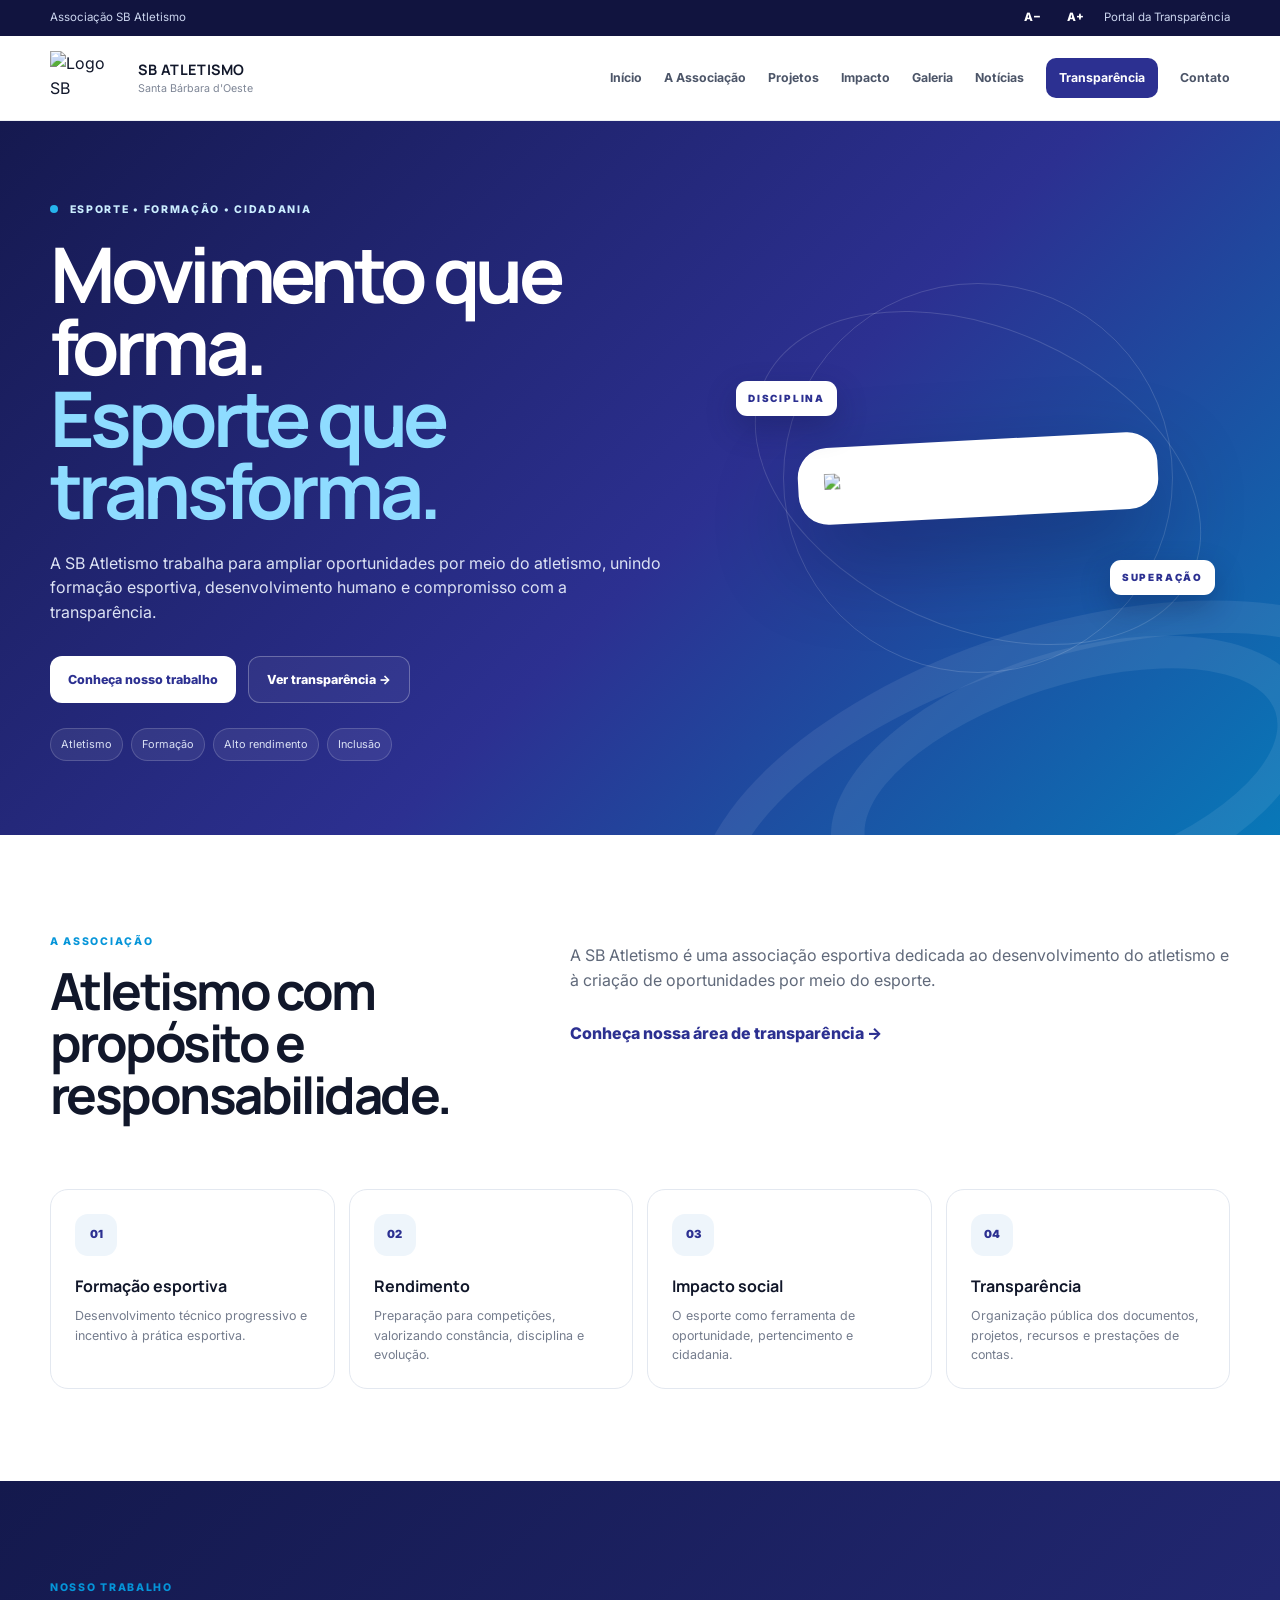
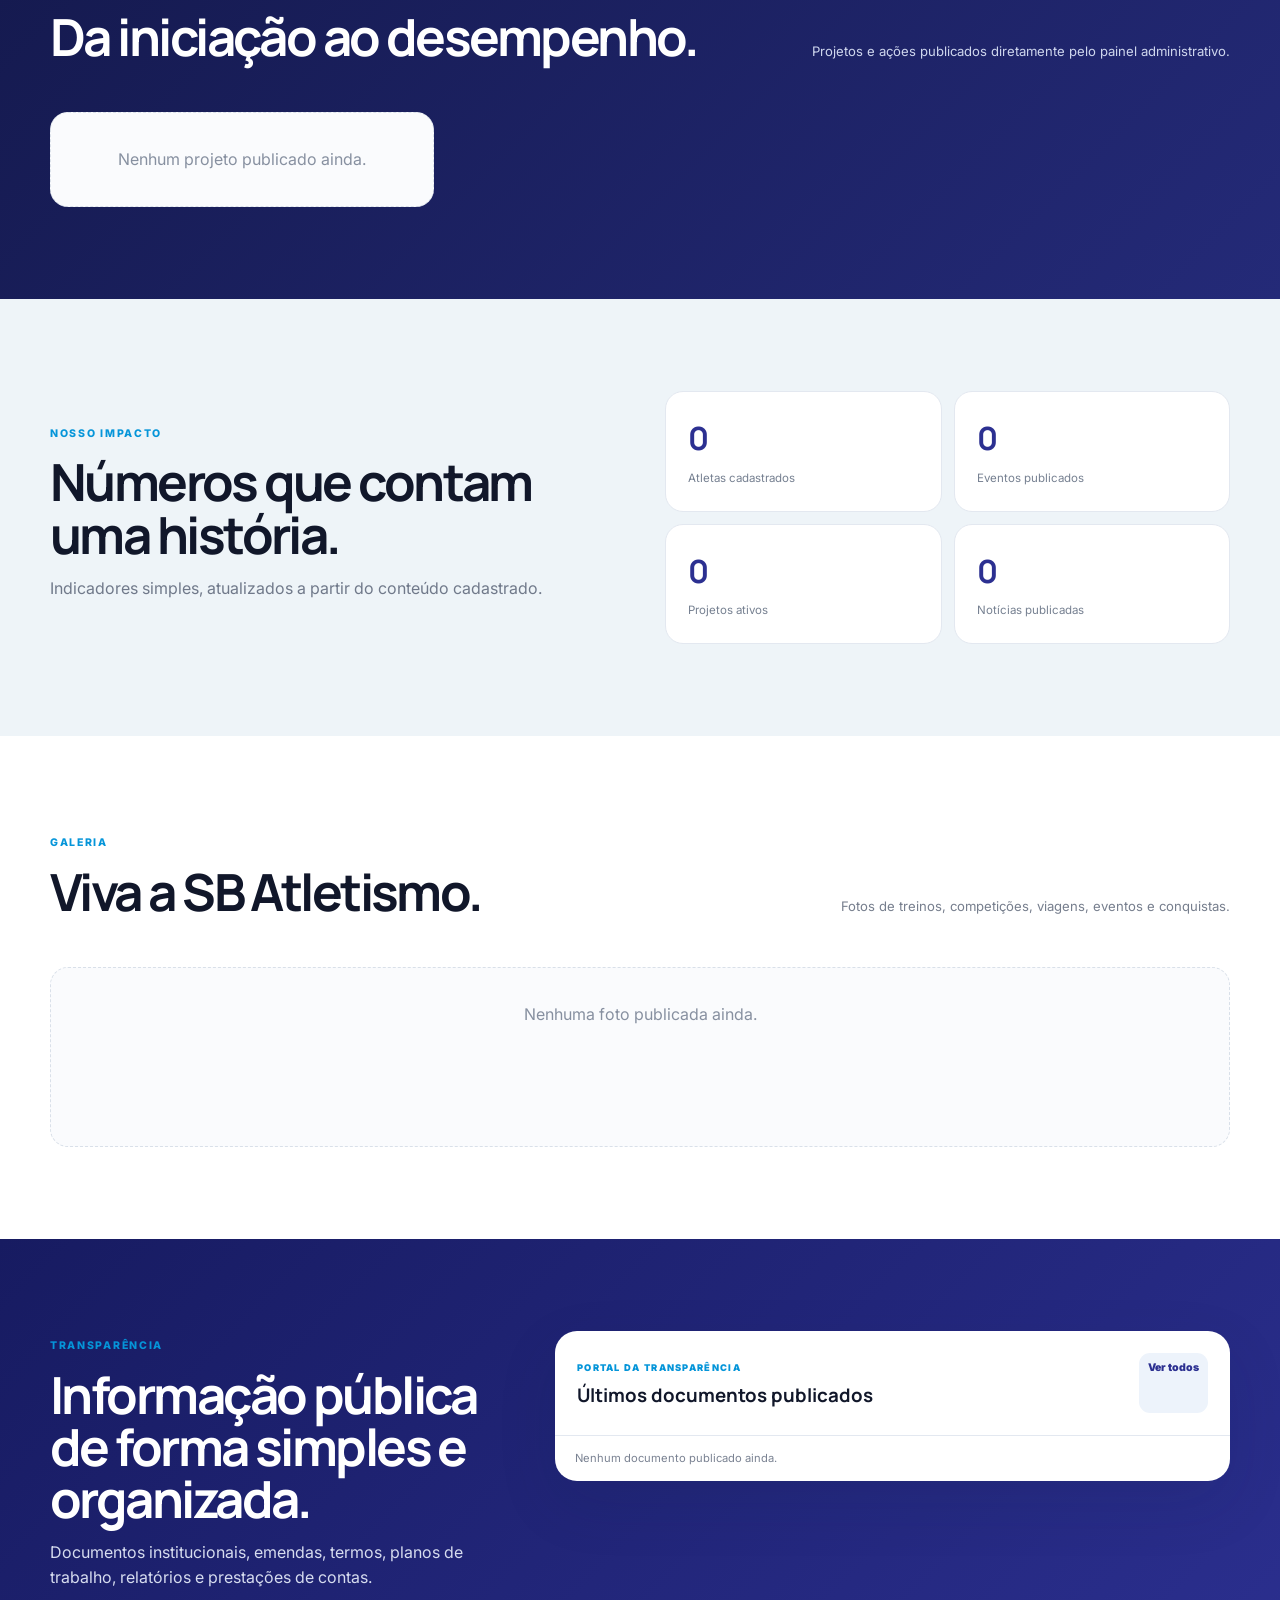
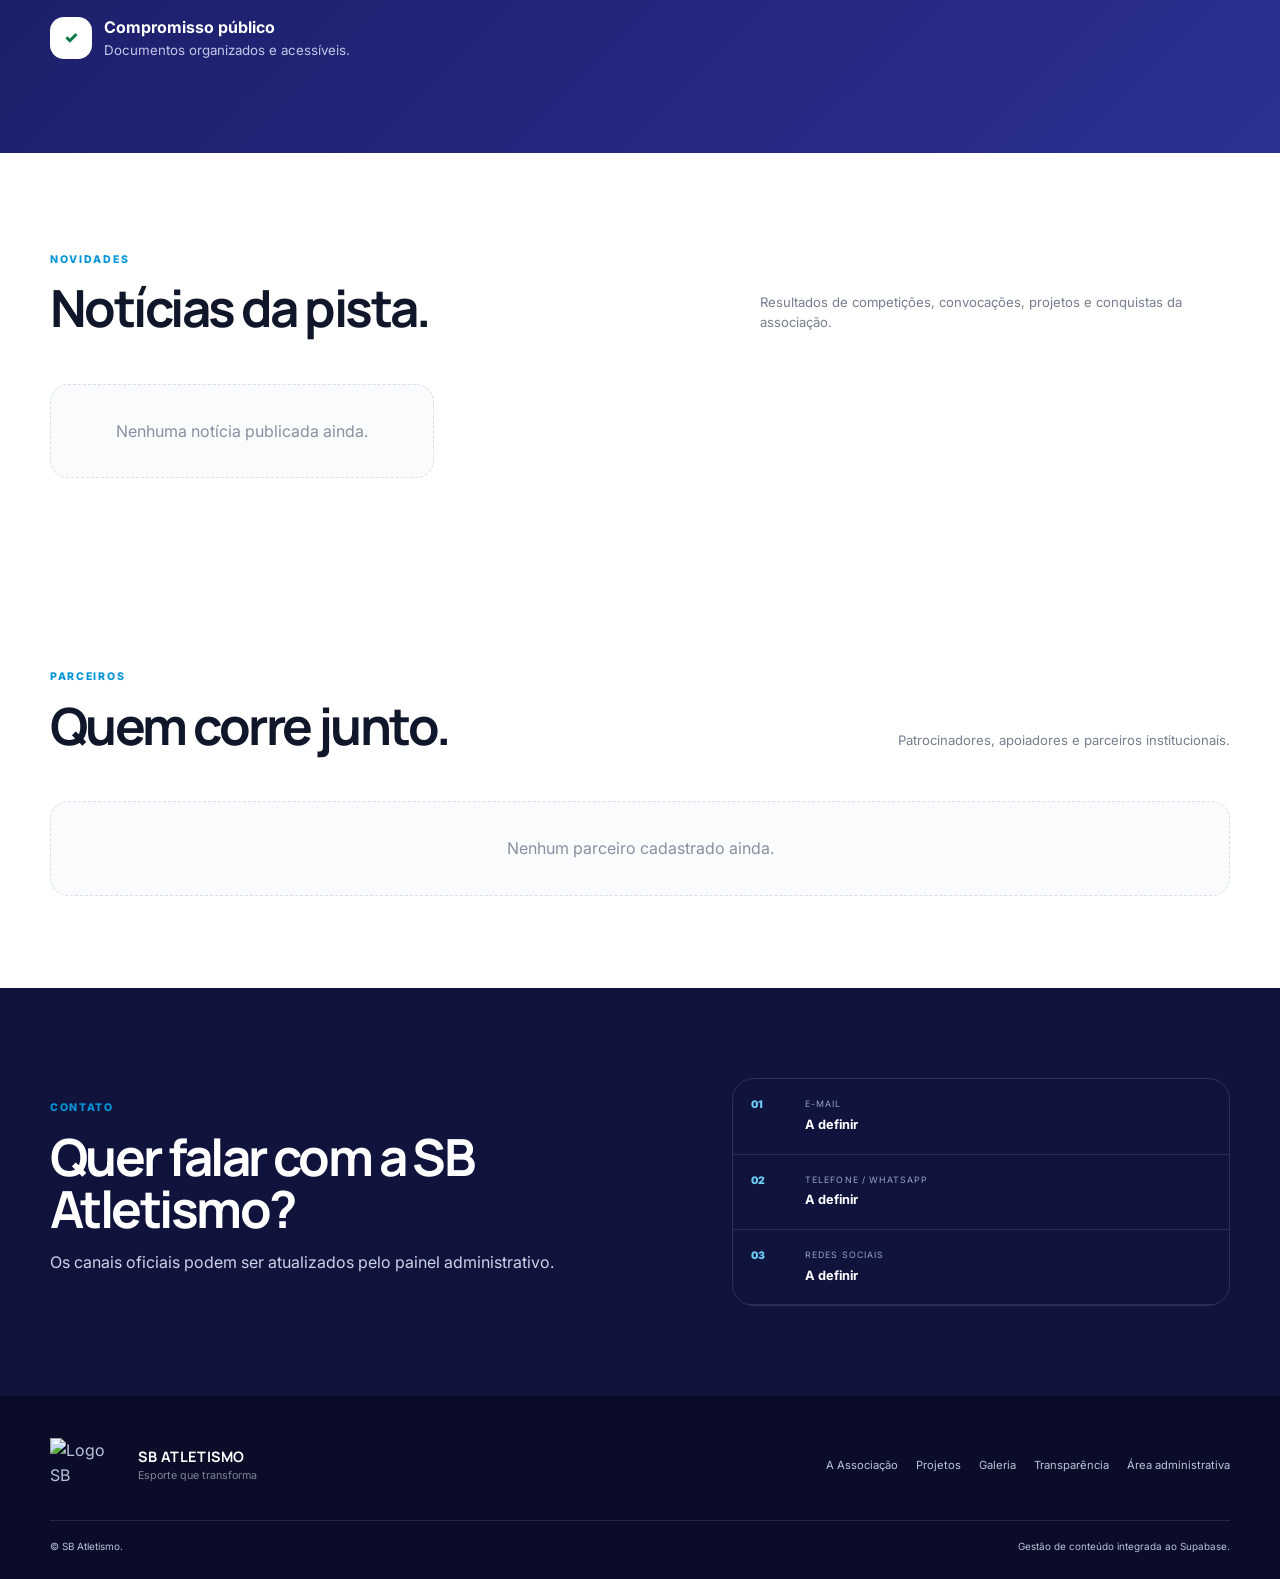
==== index.html @ 732f7d25 "Add files via upload" ====
<!doctype html>
<html lang="pt-BR">
<head>
  <meta charset="utf-8" />
  <meta name="viewport" content="width=device-width, initial-scale=1" />
  <meta name="theme-color" content="#2c3091" />
  <meta name="description" content="SB Atletismo — esporte, formação, rendimento e transparência." />
  <title>SB Atletismo</title>
  <link rel="icon" href="assets/logo-sbatletismo.svg" />
  <link rel="preconnect" href="https://fonts.googleapis.com">
  <link rel="preconnect" href="https://fonts.gstatic.com" crossorigin>
  <link href="https://fonts.googleapis.com/css2?family=Inter:wght@400;500;600;700;800&family=Manrope:wght@600;700;800&display=swap" rel="stylesheet">
  <link rel="stylesheet" href="styles.css" />
</head>
<body>
  <a class="skip-link" href="#conteudo">Pular para o conteúdo</a>
  <div class="utility-bar"><div class="container utility-inner"><span>Associação SB Atletismo</span><div class="utility-actions"><button id="font-dec" class="text-button" type="button">A−</button><button id="font-inc" class="text-button" type="button">A+</button><a href="transparencia.html">Portal da Transparência</a></div></div></div>
  <header class="site-header" id="topo">
    <div class="container header-inner">
      <a class="brand" href="#inicio"><img src="assets/logo-sbatletismo.svg" alt="Logo SB Atletismo" /><div class="brand-copy"><strong>SB ATLETISMO</strong><span>Santa Bárbara d'Oeste</span></div></a>
      <button class="menu-toggle" id="menu-toggle" type="button" aria-expanded="false"><span></span><span></span><span></span></button>
      <nav class="main-nav" id="main-nav"><a href="#inicio">Início</a><a href="#associacao">A Associação</a><a href="#projetos">Projetos</a><a href="#impacto">Impacto</a><a href="#galeria">Galeria</a><a href="#noticias">Notícias</a><a class="nav-highlight" href="transparencia.html">Transparência</a><a href="#contato">Contato</a></nav>
    </div>
  </header>
  <main id="conteudo">
    <section class="hero" id="inicio"><div class="container hero-grid"><div class="hero-copy"><span class="eyebrow"><i></i> ESPORTE • FORMAÇÃO • CIDADANIA</span><h1 id="hero-title">Movimento que forma.<br><em>Esporte que transforma.</em></h1><p id="hero-subtitle">A SB Atletismo trabalha para ampliar oportunidades por meio do atletismo, unindo formação esportiva, desenvolvimento humano e compromisso com a transparência.</p><div class="hero-actions"><a class="btn btn-primary" href="#projetos">Conheça nosso trabalho</a><a class="btn btn-ghost" href="transparencia.html">Ver transparência →</a></div><div class="hero-chips"><span>Atletismo</span><span>Formação</span><span>Alto rendimento</span><span>Inclusão</span></div></div><div class="hero-mark"><div class="logo-orbit orbit-a"></div><div class="logo-orbit orbit-b"></div><div class="logo-card" id="hero-logo-card"><img src="assets/logo-sbatletismo.svg" alt="Logo SB Atletismo" /></div><span class="floating-tag tag-one">DISCIPLINA</span><span class="floating-tag tag-two">SUPERAÇÃO</span></div></div></section>
    <section class="section about" id="associacao"><div class="container split-grid"><div class="section-intro"><span class="kicker">A ASSOCIAÇÃO</span><h2>Atletismo com propósito e responsabilidade.</h2></div><div class="about-copy"><p id="about-text">A SB Atletismo é uma associação esportiva dedicada ao desenvolvimento do atletismo e à criação de oportunidades por meio do esporte.</p><a class="inline-link" href="transparencia.html">Conheça nossa área de transparência →</a></div></div><div class="container values-grid"><article class="value-card"><div class="value-icon">01</div><h3>Formação esportiva</h3><p>Desenvolvimento técnico progressivo e incentivo à prática esportiva.</p></article><article class="value-card"><div class="value-icon">02</div><h3>Rendimento</h3><p>Preparação para competições, valorizando constância, disciplina e evolução.</p></article><article class="value-card"><div class="value-icon">03</div><h3>Impacto social</h3><p>O esporte como ferramenta de oportunidade, pertencimento e cidadania.</p></article><article class="value-card"><div class="value-icon">04</div><h3>Transparência</h3><p>Organização pública dos documentos, projetos, recursos e prestações de contas.</p></article></div></section>
    <section class="section projects" id="projetos"><div class="container"><div class="section-head"><div><span class="kicker light">NOSSO TRABALHO</span><h2>Da iniciação ao desempenho.</h2></div><p>Projetos e ações publicados diretamente pelo painel administrativo.</p></div><div class="project-grid" id="projects-grid"><div class="empty">Nenhum projeto publicado ainda.</div></div></div></section>
    <section class="section stats" id="impacto"><div class="container stats-wrap"><div class="stats-copy"><span class="kicker">NOSSO IMPACTO</span><h2>Números que contam uma história.</h2><p>Indicadores simples, atualizados a partir do conteúdo cadastrado.</p></div><div class="stats-grid"><div class="stat"><strong id="stat-athletes">0</strong><span>Atletas cadastrados</span></div><div class="stat"><strong id="stat-events">0</strong><span>Eventos publicados</span></div><div class="stat"><strong id="stat-projects">0</strong><span>Projetos ativos</span></div><div class="stat"><strong id="stat-news">0</strong><span>Notícias publicadas</span></div></div></div></section>
    <section class="section gallery" id="galeria"><div class="container"><div class="section-head dark-text"><div><span class="kicker">GALERIA</span><h2>Viva a SB Atletismo.</h2></div><p>Fotos de treinos, competições, viagens, eventos e conquistas.</p></div><div class="gallery-grid" id="gallery-grid"><div class="empty" style="grid-column:1/-1">Nenhuma foto publicada ainda.</div></div></div></section>
    <section class="section transparency" id="transparencia"><div class="container transparency-grid"><div class="transparency-intro"><span class="kicker light">TRANSPARÊNCIA</span><h2>Informação pública de forma simples e organizada.</h2><p>Documentos institucionais, emendas, termos, planos de trabalho, relatórios e prestações de contas.</p><div class="transparency-badge"><span class="shield">✓</span><div><strong>Compromisso público</strong><small>Documentos organizados e acessíveis.</small></div></div></div><div class="documents-panel"><div class="documents-top"><div><span>PORTAL DA TRANSPARÊNCIA</span><h3>Últimos documentos publicados</h3></div><a class="btn-admin secondary small" href="transparencia.html">Ver todos</a></div><div id="home-documents"><div class="document-note">Nenhum documento publicado ainda.</div></div></div></div></section>
    <section class="section news" id="noticias"><div class="container"><div class="section-head dark-text"><div><span class="kicker">NOVIDADES</span><h2>Notícias da pista.</h2></div><p>Resultados de competições, convocações, projetos e conquistas da associação.</p></div><div class="news-grid" id="news-grid"><div class="empty">Nenhuma notícia publicada ainda.</div></div></div></section>
    <section class="section partners" id="parceiros"><div class="container"><div class="section-head dark-text"><div><span class="kicker">PARCEIROS</span><h2>Quem corre junto.</h2></div><p>Patrocinadores, apoiadores e parceiros institucionais.</p></div><div class="partner-grid" id="partner-grid"><div class="empty" style="grid-column:1/-1">Nenhum parceiro cadastrado ainda.</div></div></div></section>
    <section class="contact" id="contato"><div class="container contact-grid"><div><span class="kicker light">CONTATO</span><h2>Quer falar com a SB Atletismo?</h2><p id="contact-address">Os canais oficiais podem ser atualizados pelo painel administrativo.</p></div><div class="contact-card"><div class="contact-item"><span>01</span><div><small>E-MAIL</small><strong id="contact-email">A definir</strong></div></div><div class="contact-item"><span>02</span><div><small>TELEFONE / WHATSAPP</small><strong id="contact-phone">A definir</strong></div></div><div class="contact-item"><span>03</span><div><small>REDES SOCIAIS</small><strong id="contact-social">A definir</strong></div></div></div></div></section>
  </main>
  <footer class="site-footer"><div class="container footer-top"><a class="brand footer-brand" href="#topo"><img src="assets/logo-sbatletismo.svg" alt="Logo SB Atletismo" /><div class="brand-copy"><strong>SB ATLETISMO</strong><span>Esporte que transforma</span></div></a><div class="footer-links"><a href="#associacao">A Associação</a><a href="#projetos">Projetos</a><a href="#galeria">Galeria</a><a href="transparencia.html">Transparência</a><a href="admin.html">Área administrativa</a></div></div><div class="container footer-bottom"><span>© <span id="year"></span> SB Atletismo.</span><span>Gestão de conteúdo integrada ao Supabase.</span></div></footer>
  <script type="module" src="app.js"></script>
</body>
</html>
---- styles.css ----
:root{
  --brand:#2c3091;--brand-dark:#171b61;--brand-2:#0595d9;--ink:#11172a;--muted:#737b8b;
  --line:#e3e8f0;--soft:#f5f8fb;--white:#fff;--green:#087b46;--red:#b42318;
  --shadow:0 22px 60px rgba(19,30,74,.12);--radius:22px;--max:1180px;
}
*{box-sizing:border-box}html{scroll-behavior:smooth}body{margin:0;font-family:Inter,system-ui,-apple-system,BlinkMacSystemFont,"Segoe UI",sans-serif;color:var(--ink);background:#fff;line-height:1.55}a{color:inherit;text-decoration:none}img{max-width:100%;display:block}button,input,textarea,select{font:inherit}button{cursor:pointer}.container{width:min(var(--max),calc(100% - 40px));margin:auto}.skip-link{position:absolute;left:-9999px}.skip-link:focus{left:16px;top:16px;z-index:999;background:#fff;padding:12px;border-radius:10px}.utility-bar{background:#11143f;color:#cbd5ee;font-size:.72rem}.utility-inner{height:36px;display:flex;align-items:center;justify-content:space-between}.utility-actions{display:flex;align-items:center;gap:14px}.text-button{border:0;background:none;color:#fff;font-weight:800}.site-header{background:rgba(255,255,255,.96);border-bottom:1px solid #edf0f4;position:sticky;top:0;z-index:30;backdrop-filter:blur(12px)}.header-inner{height:84px;display:flex;align-items:center;justify-content:space-between;gap:24px}.brand{display:flex;align-items:center;gap:12px;min-width:max-content}.brand img{width:76px;height:54px;object-fit:contain}.brand-copy{display:grid}.brand-copy strong{font-family:Manrope,sans-serif;font-size:.9rem;letter-spacing:.04em}.brand-copy span{font-size:.67rem;color:#7e8696}.main-nav{display:flex;align-items:center;gap:22px;font-size:.77rem;font-weight:700;color:#4c5568}.main-nav a:hover{color:var(--brand)}.nav-highlight{background:var(--brand);color:#fff!important;padding:10px 13px;border-radius:10px}.menu-toggle{display:none;background:none;border:0}.menu-toggle span{width:22px;height:2px;background:var(--ink);display:block;margin:4px}.hero{position:relative;overflow:hidden;background:linear-gradient(135deg,#15194f 0%,#2c3091 55%,#0878b8 100%);color:#fff;min-height:640px;display:flex;align-items:center}.hero:before,.hero:after{content:"";position:absolute;border:34px solid rgba(255,255,255,.08);border-radius:50%;transform:rotate(-18deg)}.hero:before{width:690px;height:300px;right:-160px;bottom:-160px}.hero:after{width:430px;height:185px;right:-40px;bottom:-70px}.hero-grid{display:grid;grid-template-columns:1.1fr .9fr;align-items:center;gap:60px;position:relative;z-index:2;padding:74px 0}.eyebrow,.kicker{font-size:.66rem;letter-spacing:.16em;font-weight:800;color:var(--brand-2)}.eyebrow{color:#cbeeff}.eyebrow i{display:inline-block;width:8px;height:8px;background:#26b4ed;border-radius:99px;margin-right:8px}.hero h1{font-family:Manrope,sans-serif;font-size:clamp(3.25rem,6vw,6rem);line-height:.94;letter-spacing:-.06em;margin:18px 0 24px}.hero h1 em{font-style:normal;color:#8edcff}.hero p{max-width:700px;color:#dce2f4;font-size:1rem}.hero-actions{display:flex;gap:12px;margin:31px 0 25px}.btn{border:0;border-radius:12px;padding:13px 18px;font-weight:800;font-size:.78rem;display:inline-flex;align-items:center;justify-content:center;gap:8px}.btn-primary{background:#fff;color:var(--brand)}.btn-ghost{border:1px solid rgba(255,255,255,.28);color:#fff;background:rgba(255,255,255,.05)}.hero-chips{display:flex;flex-wrap:wrap;gap:8px}.hero-chips span{border:1px solid rgba(255,255,255,.17);background:rgba(255,255,255,.07);padding:7px 10px;border-radius:999px;font-size:.68rem;color:#dbe2f5}.hero-mark{position:relative;min-height:390px;display:grid;place-items:center}.logo-card{width:min(360px,80%);background:#fff;padding:26px;border-radius:30px;box-shadow:0 35px 90px rgba(3,10,45,.3);transform:rotate(-3deg)}.logo-orbit{position:absolute;border:1px solid rgba(255,255,255,.15);border-radius:50%}.orbit-a{width:470px;height:300px;transform:rotate(24deg)}.orbit-b{width:390px;height:390px}.floating-tag{position:absolute;font-weight:900;font-size:.62rem;letter-spacing:.18em;background:#fff;color:var(--brand);padding:10px 12px;border-radius:11px;box-shadow:0 12px 30px #121a4a55}.tag-one{left:2%;top:25%}.tag-two{right:3%;bottom:20%}.section{padding:92px 0}.split-grid{display:grid;grid-template-columns:.8fr 1.2fr;gap:80px}.section-intro h2,.section-head h2,.stats-copy h2,.contact h2,.transparency h2{font-family:Manrope,sans-serif;font-size:clamp(2.2rem,4vw,4rem);line-height:1.02;letter-spacing:-.05em;margin:12px 0}.about-copy{font-size:1rem;color:#60697a}.inline-link{display:inline-flex;margin-top:12px;color:var(--brand);font-weight:800}.values-grid{display:grid;grid-template-columns:repeat(4,1fr);gap:14px;margin-top:56px}.value-card,.card{border:1px solid var(--line);border-radius:18px;background:#fff;padding:24px}.value-icon{width:42px;height:42px;border-radius:13px;background:#eef5fb;color:var(--brand);display:grid;place-items:center;font-size:.7rem;font-weight:900}.value-card h3{font-family:Manrope,sans-serif;font-size:1rem;margin:18px 0 8px}.value-card p{margin:0;color:#747c8d;font-size:.78rem}.projects{background:linear-gradient(135deg,#14194d,#242a78);color:#fff}.section-head{display:flex;justify-content:space-between;align-items:end;gap:45px;margin-bottom:38px}.section-head p{max-width:470px;color:#cfd7ee;font-size:.82rem}.section-head.dark-text p{color:#767e8d}.project-grid{display:grid;grid-template-columns:repeat(3,1fr);gap:14px}.project-card{border:1px solid rgba(255,255,255,.13);border-radius:22px;padding:25px;min-height:280px;display:flex;flex-direction:column;background:rgba(255,255,255,.035)}.project-card.featured{background:linear-gradient(160deg,#2e36a5,#078ecb)}.project-number{font-size:.68rem;color:#9eb0e1;font-weight:900}.project-content{margin:auto 0}.project-label{font-size:.6rem;letter-spacing:.16em;font-weight:900;color:#91ddff}.project-card h3{font-family:Manrope,sans-serif;font-size:1.6rem;margin:8px 0}.project-card p{font-size:.78rem;color:#d7def0}.project-line{height:2px;background:linear-gradient(90deg,#59c8f4,transparent)}.stats{background:#eef4f8}.stats-wrap{display:grid;grid-template-columns:1fr 1fr;gap:50px;align-items:center}.stats-copy p{color:#70798a;max-width:560px}.stats-grid{display:grid;grid-template-columns:repeat(2,1fr);gap:12px}.stat{background:#fff;border:1px solid var(--line);border-radius:18px;padding:22px}.stat strong{font-family:Manrope,sans-serif;font-size:2rem;color:var(--brand);display:block}.stat span{font-size:.72rem;color:#768091}.gallery-grid{display:grid;grid-template-columns:repeat(12,1fr);grid-auto-rows:180px;gap:12px}.gallery-tile{border-radius:22px;overflow:hidden;position:relative;background:linear-gradient(135deg,#dceafa,#bcd9ee);background-size:cover;background-position:center}.gallery-tile:after{content:"";position:absolute;inset:0;background:linear-gradient(transparent,rgba(13,22,59,.7))}.gallery-tile span{position:absolute;left:18px;bottom:14px;color:#fff;font-weight:900;z-index:2;font-size:.78rem}.g1{grid-column:span 5;grid-row:span 2}.g2{grid-column:span 7}.g3,.g4,.g5{grid-column:span 4}.transparency{background:linear-gradient(135deg,#171b61,#2c3091);color:#fff}.transparency-grid{display:grid;grid-template-columns:.8fr 1.2fr;gap:55px;align-items:start}.transparency-intro p{color:#d6dcef}.transparency-badge{display:flex;gap:12px;align-items:center;margin-top:25px}.shield{width:42px;height:42px;border-radius:14px;background:#fff;color:var(--green);display:grid;place-items:center;font-weight:900}.transparency-badge small{display:block;color:#bfc8e4}.documents-panel{background:#fff;color:var(--ink);border-radius:22px;overflow:hidden;box-shadow:var(--shadow)}.documents-top{display:flex;justify-content:space-between;gap:12px;padding:22px;border-bottom:1px solid var(--line)}.documents-top span{font-size:.58rem;font-weight:900;letter-spacing:.14em;color:var(--brand-2)}.documents-top h3{font-family:Manrope,sans-serif;margin:3px 0}.documents-top select{border:1px solid var(--line);border-radius:10px;padding:0 10px;background:#fff}.document-row{width:100%;display:grid;grid-template-columns:36px 1fr 22px;align-items:center;text-align:left;border:0;border-bottom:1px solid var(--line);background:#fff;padding:16px 20px}.document-row:hover{background:#f7faff}.doc-icon{width:30px;height:30px;border-radius:10px;background:#edf5fd;color:var(--brand);display:grid;place-items:center}.document-row strong{font-size:.76rem}.document-row small{display:block;color:#8a92a2;font-size:.67rem}.document-note{padding:14px 20px;color:#7a8292;font-size:.7rem}.news-grid{display:grid;grid-template-columns:repeat(3,1fr);gap:14px}.news-card{border:1px solid var(--line);border-radius:20px;overflow:hidden;background:#fff}.news-visual{height:190px;background:linear-gradient(135deg,#20266e,#079bd4);background-size:cover;background-position:center;display:flex;align-items:end;padding:18px}.news-visual span{background:#fff;color:var(--brand);border-radius:999px;padding:6px 9px;font-size:.55rem;font-weight:900;letter-spacing:.12em}.news-copy{padding:20px}.news-copy small{font-weight:800;color:var(--brand-2);font-size:.58rem}.news-copy h3{font-family:Manrope,sans-serif;font-size:1.12rem;margin:8px 0}.news-copy p{font-size:.75rem;color:#777f8f}.contact{padding:90px 0;background:#10143d;color:#fff}.contact-grid{display:grid;grid-template-columns:1fr .8fr;gap:60px;align-items:center}.contact p{color:#cbd3e9}.contact-card{border:1px solid rgba(255,255,255,.12);border-radius:22px;overflow:hidden}.contact-item{display:grid;grid-template-columns:42px 1fr;gap:12px;padding:18px;border-bottom:1px solid rgba(255,255,255,.1)}.contact-item>span{color:#6ecdf5;font-weight:900;font-size:.65rem}.contact-item small{display:block;color:#95a2c5;font-size:.55rem;letter-spacing:.12em}.contact-item strong{font-size:.8rem}.partners{background:#fff}.partner-grid{display:grid;grid-template-columns:repeat(5,1fr);gap:12px}.partner-card{border:1px solid var(--line);border-radius:16px;padding:18px;display:grid;place-items:center;min-height:120px;text-align:center}.partner-card img{max-height:60px;max-width:150px}.partner-card span{font-size:.72rem;font-weight:800;color:#5f6878}.site-footer{background:#0b0d28;color:#bbc3d9;padding:42px 0 24px}.footer-top{display:flex;justify-content:space-between;align-items:center;gap:20px}.footer-brand .brand-copy strong{color:#fff}.footer-links{display:flex;gap:18px;font-size:.7rem}.footer-bottom{border-top:1px solid #232743;margin-top:28px;padding-top:18px;display:flex;justify-content:space-between;gap:20px;font-size:.62rem}.empty{padding:34px;text-align:center;color:#8790a0;border:1px dashed #d9e0e9;border-radius:18px;background:#fafbfd}.status-chip{display:inline-flex;padding:6px 9px;border-radius:999px;font-size:.6rem;font-weight:900}.status-ok{background:#eaf8f0;color:var(--green)}.status-draft{background:#fff4d8;color:#8b6500}.status-off{background:#fbeaea;color:var(--red)}
/* Portal */
.portal-hero{background:linear-gradient(135deg,#171b61,#2c3091 50%,#0878b8);color:#fff;padding:70px 0 86px;position:relative;overflow:hidden}.portal-hero:after{content:"";position:absolute;width:560px;height:260px;border:30px solid rgba(255,255,255,.08);border-radius:50%;right:-160px;bottom:-150px;transform:rotate(-18deg)}.portal-breadcrumb{font-size:.72rem;color:#b9c8e7;margin-bottom:24px}.portal-breadcrumb a{color:#fff;font-weight:700}.portal-hero h1{font-family:Manrope,sans-serif;font-size:clamp(2.8rem,5vw,5.1rem);line-height:1;letter-spacing:-.055em;margin:0}.portal-hero p{max-width:700px;color:#d8def0}.portal-shell{padding:56px 0 92px;background:#f5f8fb}.portal-controls{display:grid;grid-template-columns:1.5fr .7fr .9fr;gap:12px;background:#fff;border:1px solid var(--line);border-radius:20px;padding:14px;position:relative;margin-top:-90px;z-index:3;box-shadow:var(--shadow)}.portal-field{display:flex;flex-direction:column;gap:6px}.portal-field label{font-size:.63rem;letter-spacing:.12em;font-weight:800;color:#6f7788}.portal-field input,.portal-field select{min-height:48px;border:1px solid #dfe5ed;border-radius:12px;padding:0 14px;color:#11172a;background:#fff;outline:none}.portal-grid{display:grid;grid-template-columns:290px 1fr;gap:22px;margin-top:28px}.portal-sidebar,.portal-content{background:#fff;border:1px solid var(--line);border-radius:22px}.portal-sidebar{padding:18px}.portal-sidebar h2{font-family:Manrope,sans-serif;font-size:1rem;margin:3px 6px 14px}.category-button{width:100%;display:flex;align-items:center;justify-content:space-between;gap:10px;border:0;border-radius:12px;background:transparent;color:#374052;padding:12px;text-align:left;font-size:.77rem;font-weight:700}.category-button:hover,.category-button.active{background:#eef5fb;color:var(--brand)}.category-button b{min-width:26px;height:26px;border-radius:9px;background:#f0f3f7;display:grid;place-items:center;font-size:.65rem}.category-button.active b{background:var(--brand);color:#fff}.portal-content{overflow:hidden}.portal-content-head{display:flex;justify-content:space-between;gap:20px;align-items:center;padding:24px;border-bottom:1px solid #e7ebf1}.portal-content-head h2{font-family:Manrope,sans-serif;margin:0;font-size:1.28rem}.portal-content-head p{margin:4px 0 0;color:#7c8494;font-size:.76rem}.document-table{width:100%;border-collapse:collapse}.document-table th,.document-table td{text-align:left;padding:15px 24px;border-bottom:1px solid #edf0f4;font-size:.76rem}.document-table th{font-size:.62rem;letter-spacing:.1em;color:#7d8493;background:#fafbfd}.document-table td:last-child{text-align:right}.file-link{color:var(--brand);font-weight:900}.portal-info{display:grid;grid-template-columns:repeat(3,1fr);gap:15px;margin-top:24px}.portal-info article{background:#fff;border:1px solid var(--line);border-radius:18px;padding:20px}.portal-info small{color:var(--brand-2);font-weight:800;letter-spacing:.12em;font-size:.6rem}.portal-info h3{font-family:Manrope,sans-serif;font-size:.95rem;margin:7px 0}.portal-info p{font-size:.76rem;color:#747c8d;margin:0}
/* Admin */
.admin-body{background:#f3f6fa;min-height:100vh}.login-shell{min-height:100vh;display:grid;place-items:center;padding:24px;background:linear-gradient(135deg,#eef5ff,#fff)}.login-card{width:min(440px,100%);background:#fff;border:1px solid var(--line);border-radius:24px;padding:30px;box-shadow:var(--shadow)}.login-logo{width:180px;margin:0 auto 22px}.login-card h1{font-family:Manrope,sans-serif;text-align:center;margin:0}.login-card>p{text-align:center;color:#7b8494;font-size:.8rem}.field{display:grid;gap:6px;margin:13px 0}.field span{font-size:.67rem;font-weight:900;color:#5f6879}.input,.textarea,.select{width:100%;border:1px solid #dbe2eb;border-radius:11px;background:#fff;padding:11px 12px;outline:none}.textarea{min-height:120px;resize:vertical}.input:focus,.textarea:focus,.select:focus{border-color:var(--brand-2);box-shadow:0 0 0 3px rgba(5,149,217,.12)}.btn-admin{border:0;border-radius:11px;background:var(--brand);color:#fff;font-weight:900;padding:11px 14px}.btn-admin.secondary{background:#edf3fb;color:var(--brand)}.btn-admin.danger{background:#fff0ee;color:var(--red)}.btn-admin.small{padding:7px 9px;font-size:.66rem}.login-actions{display:grid;gap:9px;margin-top:16px}.notice{padding:10px 12px;border-radius:11px;font-size:.72rem;margin:10px 0}.notice.err{background:#fff0ee;color:var(--red)}.notice.ok{background:#eaf8f0;color:var(--green)}.notice.info{background:#edf5fd;color:var(--brand)}.admin-shell{display:grid;grid-template-columns:250px 1fr;min-height:100vh}.admin-side{background:#fff;border-right:1px solid var(--line);padding:20px 14px;position:sticky;top:0;height:100vh;display:flex;flex-direction:column}.admin-brand{padding:0 8px 16px}.admin-brand img{width:155px}.admin-nav{display:grid;gap:4px}.admin-nav button{border:0;background:none;text-align:left;padding:10px;border-radius:10px;font-size:.74rem;font-weight:800;color:#596477}.admin-nav button:hover,.admin-nav button.active{background:#edf5fd;color:var(--brand)}.admin-side-footer{margin-top:auto;display:grid;gap:8px}.admin-side-footer small{color:#939cab;padding:0 8px}.admin-main{min-width:0}.admin-top{height:76px;background:#fff;border-bottom:1px solid var(--line);display:flex;justify-content:space-between;align-items:center;padding:0 28px;position:sticky;top:0;z-index:10}.admin-top small{display:block;color:var(--brand-2);font-weight:900;font-size:.58rem;letter-spacing:.12em}.admin-top h2{font-family:Manrope,sans-serif;font-size:1.15rem;margin:2px 0}.admin-content{max-width:1180px;margin:auto;padding:26px 28px 60px}.admin-hero{background:linear-gradient(135deg,#1a2061,#2e36a5,#0798d2);color:#fff;border-radius:24px;padding:28px;position:relative;overflow:hidden}.admin-hero:after{content:"";position:absolute;border:22px solid rgba(255,255,255,.08);width:370px;height:160px;border-radius:50%;right:-90px;bottom:-100px}.admin-hero h1{font-family:Manrope,sans-serif;font-size:2rem;margin:3px 0}.admin-hero p{max-width:650px;color:#d9e3f8}.quick-grid{display:grid;grid-template-columns:repeat(4,1fr);gap:12px;margin:18px 0}.quick-card{background:#fff;border:1px solid var(--line);border-radius:16px;padding:18px}.quick-card strong{font-family:Manrope,sans-serif;font-size:1.55rem;color:var(--brand);display:block}.quick-card span{font-size:.67rem;color:#7c8595}.panel{background:#fff;border:1px solid var(--line);border-radius:20px;padding:20px;margin-top:14px}.panel-head{display:flex;justify-content:space-between;align-items:center;gap:12px;margin-bottom:14px}.panel-head h3{font-family:Manrope,sans-serif;margin:0}.panel-head p{font-size:.7rem;color:#7b8494;margin:3px 0 0}.form-grid{display:grid;grid-template-columns:repeat(2,1fr);gap:0 12px}.full{grid-column:1/-1}.form-actions{display:flex;justify-content:flex-end;gap:8px;margin-top:16px;padding-top:14px;border-top:1px solid var(--line)}.admin-list{display:grid;gap:8px}.admin-row{border:1px solid var(--line);border-radius:14px;padding:12px 14px;display:grid;grid-template-columns:1fr auto;gap:12px;align-items:center}.admin-row h4{margin:0 0 3px;font-size:.8rem}.admin-row p{margin:0;color:#818999;font-size:.68rem}.row-actions{display:flex;gap:6px}.thumb{width:46px;height:46px;border-radius:10px;object-fit:cover;background:#edf2f7}.row-with-thumb{display:grid;grid-template-columns:54px 1fr;gap:10px;align-items:center}.upload-box{border:1px dashed #cbd5e1;border-radius:12px;padding:12px;background:#fafcfe}.upload-box small{display:block;color:#8b94a3;margin-top:5px}.hidden{display:none!important}
@media(max-width:980px){.main-nav{display:none;position:absolute;left:20px;right:20px;top:74px;background:#fff;border:1px solid var(--line);border-radius:16px;padding:12px;box-shadow:var(--shadow);flex-direction:column;align-items:stretch}.main-nav.open{display:flex}.menu-toggle{display:block}.hero-grid,.split-grid,.stats-wrap,.transparency-grid,.contact-grid{grid-template-columns:1fr}.hero-mark{min-height:300px}.values-grid,.project-grid,.news-grid{grid-template-columns:repeat(2,1fr)}.partner-grid{grid-template-columns:repeat(3,1fr)}.portal-controls,.portal-grid{grid-template-columns:1fr}.admin-shell{grid-template-columns:1fr}.admin-side{height:auto;position:static;border-right:0;border-bottom:1px solid var(--line);padding:10px;display:block}.admin-brand{display:none}.admin-nav{display:flex;overflow:auto}.admin-nav button{white-space:nowrap}.admin-side-footer{display:none}.admin-top{position:static}.quick-grid{grid-template-columns:repeat(2,1fr)}}
@media(max-width:650px){.container{width:min(100% - 28px,var(--max))}.header-inner{height:72px}.brand img{width:62px}.brand-copy span{display:none}.hero{min-height:auto}.hero-grid{padding:60px 0}.hero h1{font-size:3.2rem}.hero-mark{display:none}.section{padding:68px 0}.values-grid,.project-grid,.news-grid,.stats-grid,.partner-grid{grid-template-columns:1fr}.gallery-grid{display:grid;grid-template-columns:1fr;grid-auto-rows:200px}.gallery-tile{grid-column:auto!important;grid-row:auto!important}.footer-top,.footer-bottom,.section-head{align-items:flex-start;flex-direction:column}.footer-links{flex-wrap:wrap}.portal-content{overflow:auto}.portal-info{grid-template-columns:1fr}.document-table th:nth-child(3),.document-table td:nth-child(3){display:none}.admin-content{padding:18px 14px 45px}.admin-top{padding:0 16px}.quick-grid,.form-grid{grid-template-columns:1fr}.admin-row{grid-template-columns:1fr}.row-actions{justify-content:flex-start;flex-wrap:wrap}}
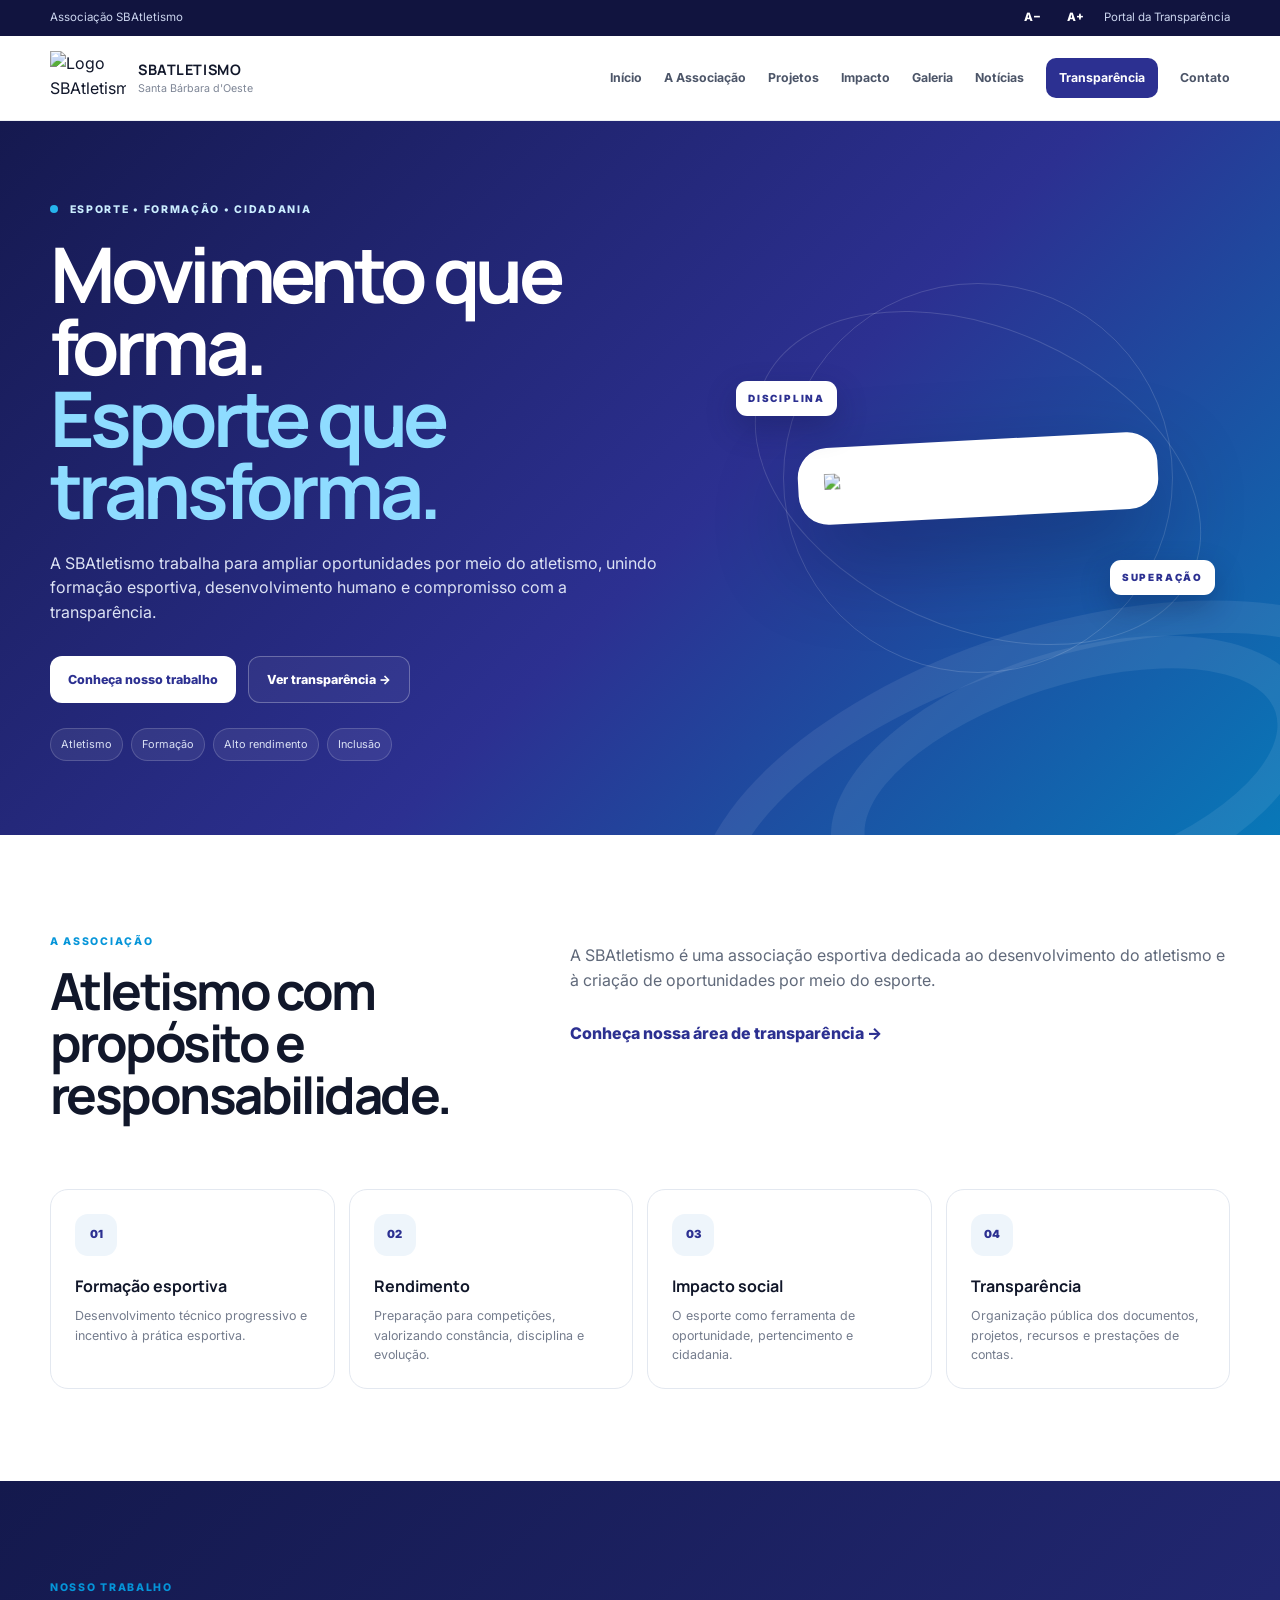
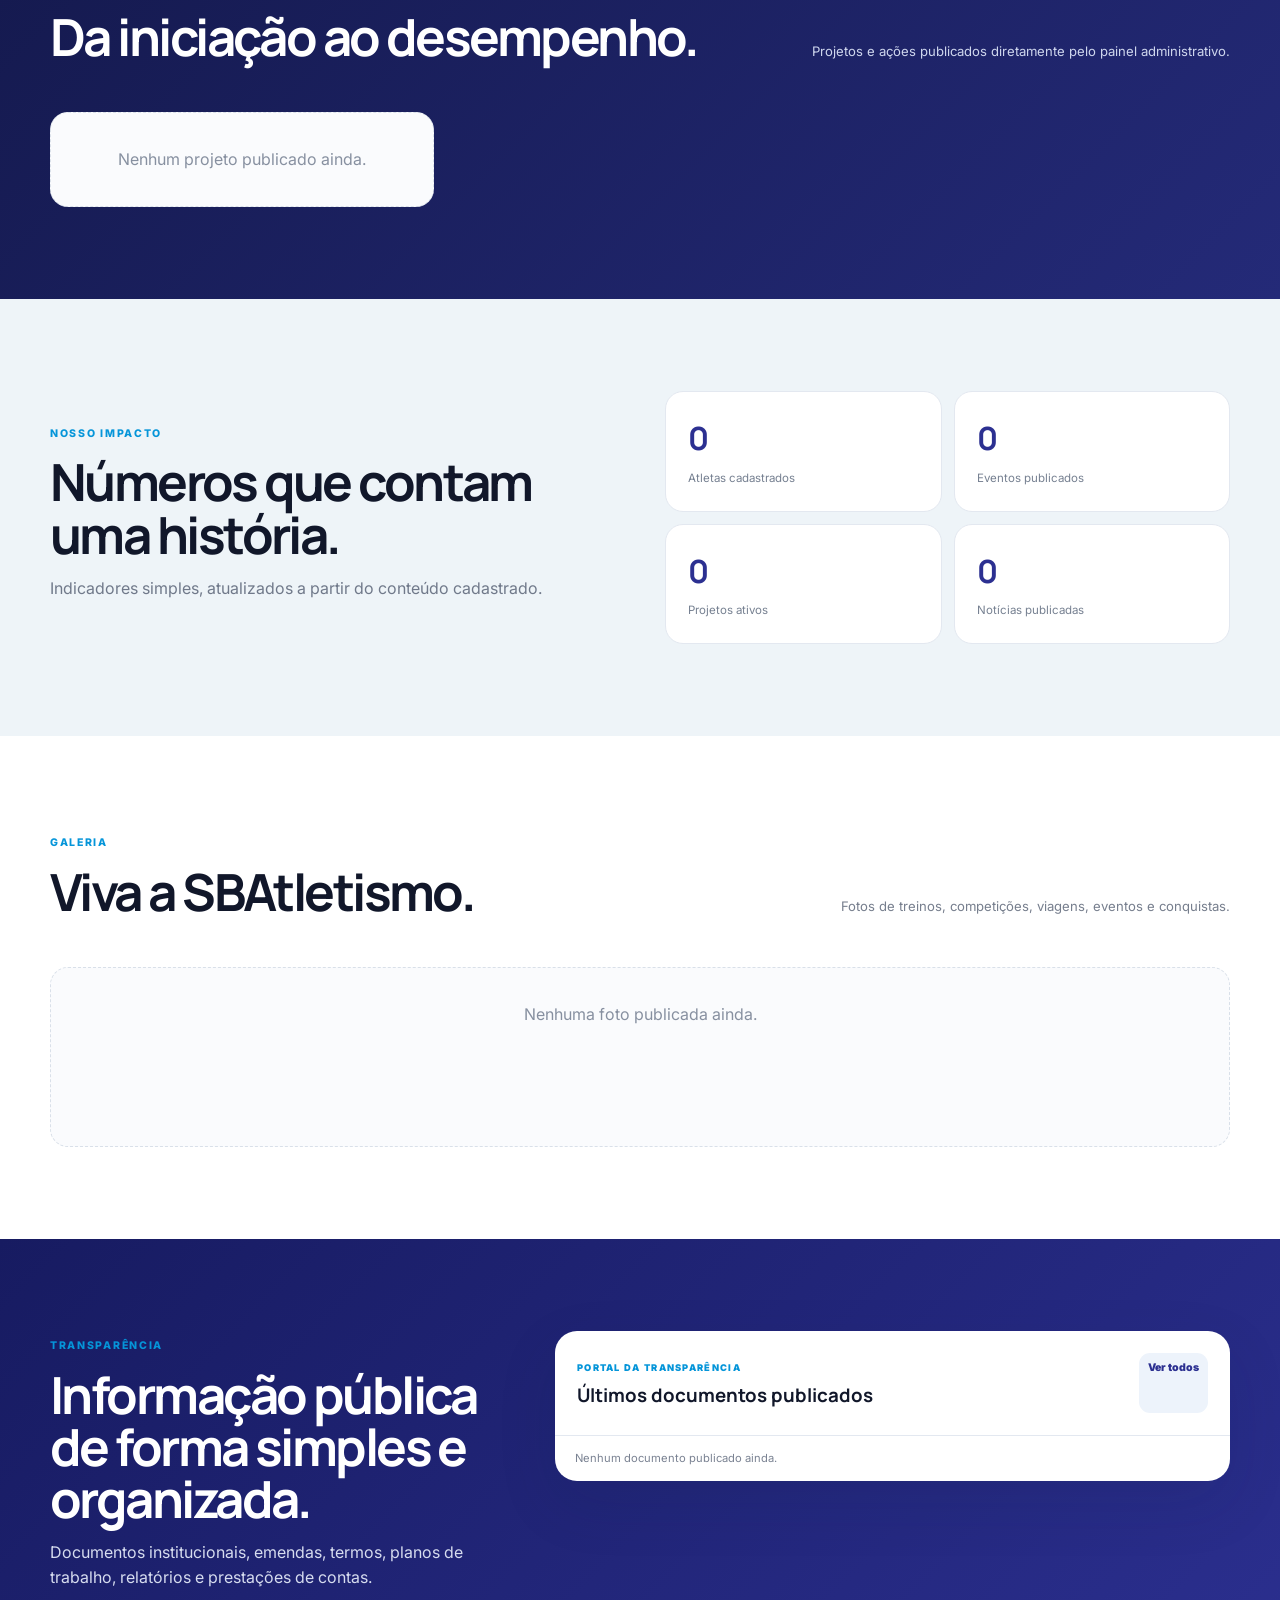
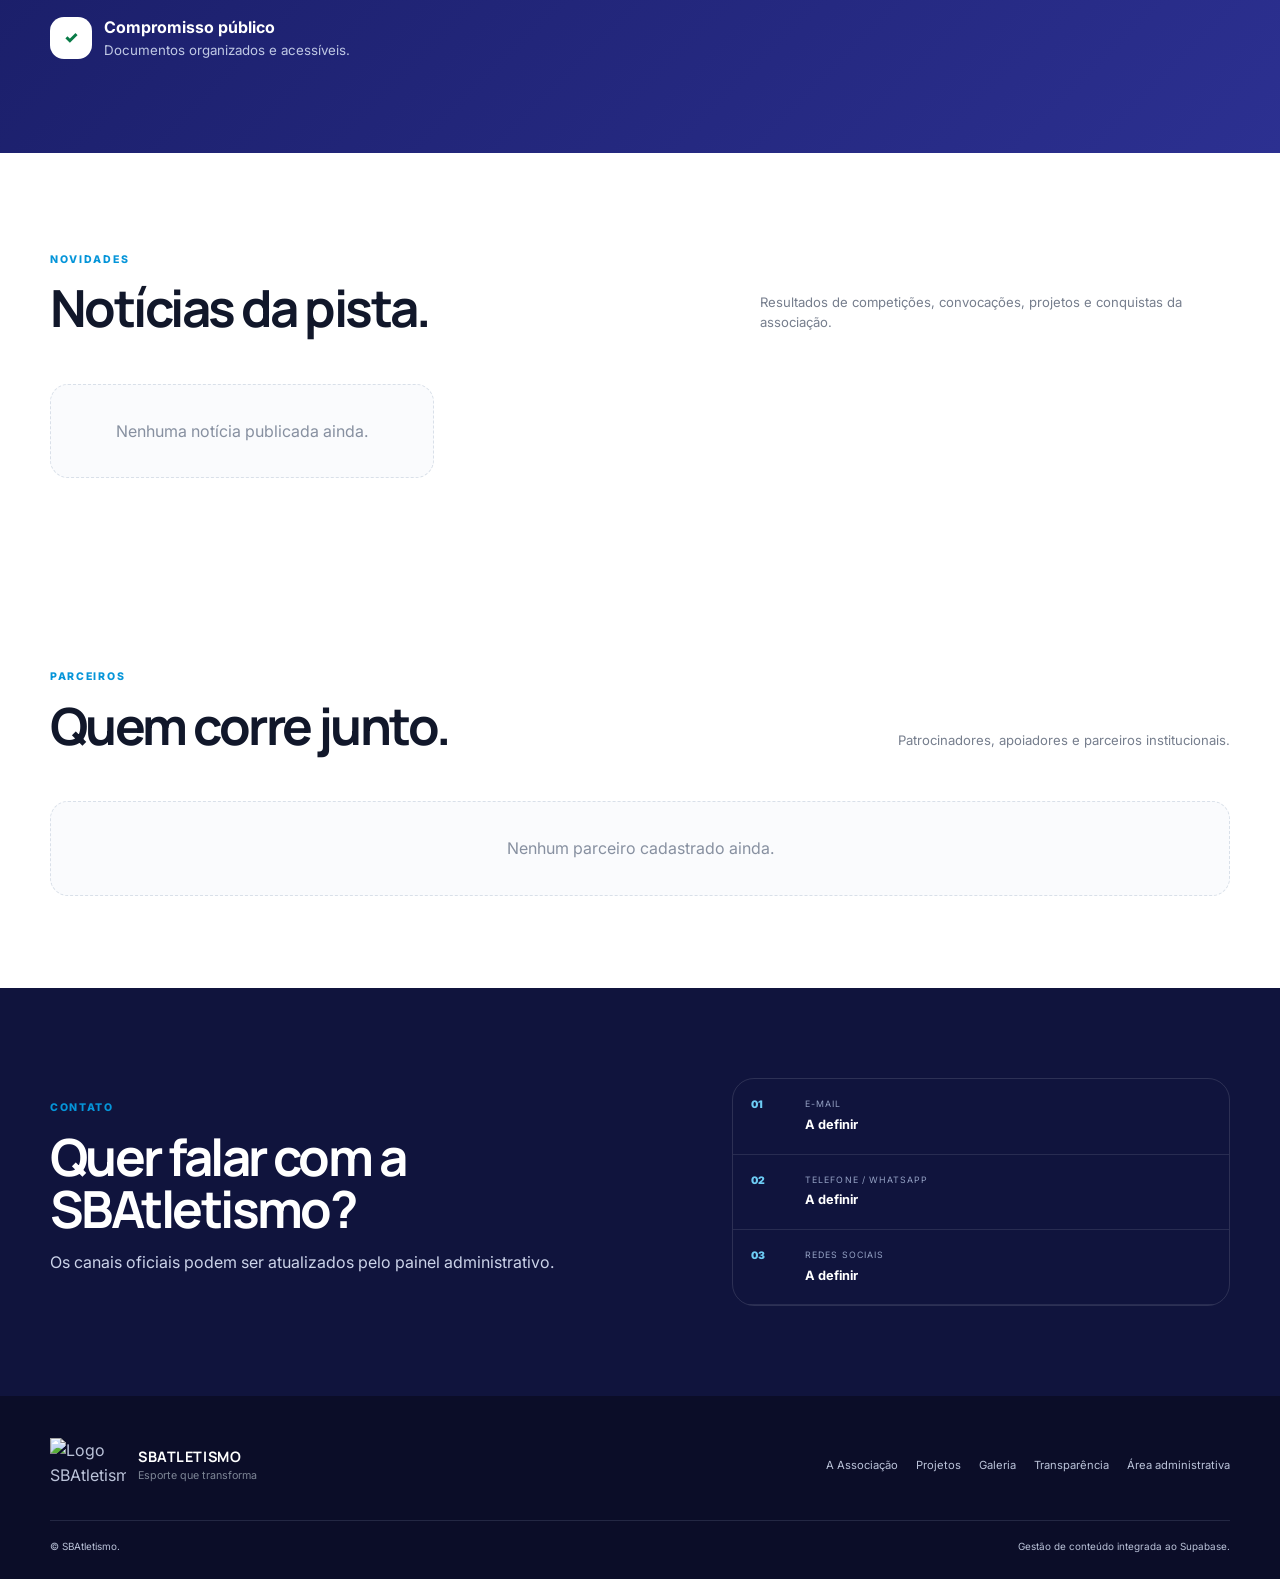
==== commit 8781f7ef: "Add files via upload" ====
--- a/index.html
+++ b/index.html
@@ -4,8 +4,8 @@
   <meta charset="utf-8" />
   <meta name="viewport" content="width=device-width, initial-scale=1" />
   <meta name="theme-color" content="#2c3091" />
-  <meta name="description" content="SB Atletismo — esporte, formação, rendimento e transparência." />
-  <title>SB Atletismo</title>
+  <meta name="description" content="SBAtletismo — esporte, formação, rendimento e transparência." />
+  <title>SBAtletismo</title>
   <link rel="icon" href="assets/logo-sbatletismo.svg" />
   <link rel="preconnect" href="https://fonts.googleapis.com">
   <link rel="preconnect" href="https://fonts.gstatic.com" crossorigin>
@@ -14,26 +14,26 @@
 </head>
 <body>
   <a class="skip-link" href="#conteudo">Pular para o conteúdo</a>
-  <div class="utility-bar"><div class="container utility-inner"><span>Associação SB Atletismo</span><div class="utility-actions"><button id="font-dec" class="text-button" type="button">A−</button><button id="font-inc" class="text-button" type="button">A+</button><a href="transparencia.html">Portal da Transparência</a></div></div></div>
+  <div class="utility-bar"><div class="container utility-inner"><span>Associação SBAtletismo</span><div class="utility-actions"><button id="font-dec" class="text-button" type="button">A−</button><button id="font-inc" class="text-button" type="button">A+</button><a href="transparencia.html">Portal da Transparência</a></div></div></div>
   <header class="site-header" id="topo">
     <div class="container header-inner">
-      <a class="brand" href="#inicio"><img src="assets/logo-sbatletismo.svg" alt="Logo SB Atletismo" /><div class="brand-copy"><strong>SB ATLETISMO</strong><span>Santa Bárbara d'Oeste</span></div></a>
+      <a class="brand" href="#inicio"><img src="assets/logo-sbatletismo.svg" alt="Logo SBAtletismo" /><div class="brand-copy"><strong>SBATLETISMO</strong><span>Santa Bárbara d'Oeste</span></div></a>
       <button class="menu-toggle" id="menu-toggle" type="button" aria-expanded="false"><span></span><span></span><span></span></button>
       <nav class="main-nav" id="main-nav"><a href="#inicio">Início</a><a href="#associacao">A Associação</a><a href="#projetos">Projetos</a><a href="#impacto">Impacto</a><a href="#galeria">Galeria</a><a href="#noticias">Notícias</a><a class="nav-highlight" href="transparencia.html">Transparência</a><a href="#contato">Contato</a></nav>
     </div>
   </header>
   <main id="conteudo">
-    <section class="hero" id="inicio"><div class="container hero-grid"><div class="hero-copy"><span class="eyebrow"><i></i> ESPORTE • FORMAÇÃO • CIDADANIA</span><h1 id="hero-title">Movimento que forma.<br><em>Esporte que transforma.</em></h1><p id="hero-subtitle">A SB Atletismo trabalha para ampliar oportunidades por meio do atletismo, unindo formação esportiva, desenvolvimento humano e compromisso com a transparência.</p><div class="hero-actions"><a class="btn btn-primary" href="#projetos">Conheça nosso trabalho</a><a class="btn btn-ghost" href="transparencia.html">Ver transparência →</a></div><div class="hero-chips"><span>Atletismo</span><span>Formação</span><span>Alto rendimento</span><span>Inclusão</span></div></div><div class="hero-mark"><div class="logo-orbit orbit-a"></div><div class="logo-orbit orbit-b"></div><div class="logo-card" id="hero-logo-card"><img src="assets/logo-sbatletismo.svg" alt="Logo SB Atletismo" /></div><span class="floating-tag tag-one">DISCIPLINA</span><span class="floating-tag tag-two">SUPERAÇÃO</span></div></div></section>
-    <section class="section about" id="associacao"><div class="container split-grid"><div class="section-intro"><span class="kicker">A ASSOCIAÇÃO</span><h2>Atletismo com propósito e responsabilidade.</h2></div><div class="about-copy"><p id="about-text">A SB Atletismo é uma associação esportiva dedicada ao desenvolvimento do atletismo e à criação de oportunidades por meio do esporte.</p><a class="inline-link" href="transparencia.html">Conheça nossa área de transparência →</a></div></div><div class="container values-grid"><article class="value-card"><div class="value-icon">01</div><h3>Formação esportiva</h3><p>Desenvolvimento técnico progressivo e incentivo à prática esportiva.</p></article><article class="value-card"><div class="value-icon">02</div><h3>Rendimento</h3><p>Preparação para competições, valorizando constância, disciplina e evolução.</p></article><article class="value-card"><div class="value-icon">03</div><h3>Impacto social</h3><p>O esporte como ferramenta de oportunidade, pertencimento e cidadania.</p></article><article class="value-card"><div class="value-icon">04</div><h3>Transparência</h3><p>Organização pública dos documentos, projetos, recursos e prestações de contas.</p></article></div></section>
+    <section class="hero" id="inicio"><div class="container hero-grid"><div class="hero-copy"><span class="eyebrow"><i></i> ESPORTE • FORMAÇÃO • CIDADANIA</span><h1 id="hero-title">Movimento que forma.<br><em>Esporte que transforma.</em></h1><p id="hero-subtitle">A SBAtletismo trabalha para ampliar oportunidades por meio do atletismo, unindo formação esportiva, desenvolvimento humano e compromisso com a transparência.</p><div class="hero-actions"><a class="btn btn-primary" href="#projetos">Conheça nosso trabalho</a><a class="btn btn-ghost" href="transparencia.html">Ver transparência →</a></div><div class="hero-chips"><span>Atletismo</span><span>Formação</span><span>Alto rendimento</span><span>Inclusão</span></div></div><div class="hero-mark"><div class="logo-orbit orbit-a"></div><div class="logo-orbit orbit-b"></div><div class="logo-card" id="hero-logo-card"><img src="assets/logo-sbatletismo.svg" alt="Logo SBAtletismo" /></div><span class="floating-tag tag-one">DISCIPLINA</span><span class="floating-tag tag-two">SUPERAÇÃO</span></div></div></section>
+    <section class="section about" id="associacao"><div class="container split-grid"><div class="section-intro"><span class="kicker">A ASSOCIAÇÃO</span><h2>Atletismo com propósito e responsabilidade.</h2></div><div class="about-copy"><p id="about-text">A SBAtletismo é uma associação esportiva dedicada ao desenvolvimento do atletismo e à criação de oportunidades por meio do esporte.</p><a class="inline-link" href="transparencia.html">Conheça nossa área de transparência →</a></div></div><div class="container values-grid"><article class="value-card"><div class="value-icon">01</div><h3>Formação esportiva</h3><p>Desenvolvimento técnico progressivo e incentivo à prática esportiva.</p></article><article class="value-card"><div class="value-icon">02</div><h3>Rendimento</h3><p>Preparação para competições, valorizando constância, disciplina e evolução.</p></article><article class="value-card"><div class="value-icon">03</div><h3>Impacto social</h3><p>O esporte como ferramenta de oportunidade, pertencimento e cidadania.</p></article><article class="value-card"><div class="value-icon">04</div><h3>Transparência</h3><p>Organização pública dos documentos, projetos, recursos e prestações de contas.</p></article></div></section>
     <section class="section projects" id="projetos"><div class="container"><div class="section-head"><div><span class="kicker light">NOSSO TRABALHO</span><h2>Da iniciação ao desempenho.</h2></div><p>Projetos e ações publicados diretamente pelo painel administrativo.</p></div><div class="project-grid" id="projects-grid"><div class="empty">Nenhum projeto publicado ainda.</div></div></div></section>
     <section class="section stats" id="impacto"><div class="container stats-wrap"><div class="stats-copy"><span class="kicker">NOSSO IMPACTO</span><h2>Números que contam uma história.</h2><p>Indicadores simples, atualizados a partir do conteúdo cadastrado.</p></div><div class="stats-grid"><div class="stat"><strong id="stat-athletes">0</strong><span>Atletas cadastrados</span></div><div class="stat"><strong id="stat-events">0</strong><span>Eventos publicados</span></div><div class="stat"><strong id="stat-projects">0</strong><span>Projetos ativos</span></div><div class="stat"><strong id="stat-news">0</strong><span>Notícias publicadas</span></div></div></div></section>
-    <section class="section gallery" id="galeria"><div class="container"><div class="section-head dark-text"><div><span class="kicker">GALERIA</span><h2>Viva a SB Atletismo.</h2></div><p>Fotos de treinos, competições, viagens, eventos e conquistas.</p></div><div class="gallery-grid" id="gallery-grid"><div class="empty" style="grid-column:1/-1">Nenhuma foto publicada ainda.</div></div></div></section>
+    <section class="section gallery" id="galeria"><div class="container"><div class="section-head dark-text"><div><span class="kicker">GALERIA</span><h2>Viva a SBAtletismo.</h2></div><p>Fotos de treinos, competições, viagens, eventos e conquistas.</p></div><div class="gallery-grid" id="gallery-grid"><div class="empty" style="grid-column:1/-1">Nenhuma foto publicada ainda.</div></div></div></section>
     <section class="section transparency" id="transparencia"><div class="container transparency-grid"><div class="transparency-intro"><span class="kicker light">TRANSPARÊNCIA</span><h2>Informação pública de forma simples e organizada.</h2><p>Documentos institucionais, emendas, termos, planos de trabalho, relatórios e prestações de contas.</p><div class="transparency-badge"><span class="shield">✓</span><div><strong>Compromisso público</strong><small>Documentos organizados e acessíveis.</small></div></div></div><div class="documents-panel"><div class="documents-top"><div><span>PORTAL DA TRANSPARÊNCIA</span><h3>Últimos documentos publicados</h3></div><a class="btn-admin secondary small" href="transparencia.html">Ver todos</a></div><div id="home-documents"><div class="document-note">Nenhum documento publicado ainda.</div></div></div></div></section>
     <section class="section news" id="noticias"><div class="container"><div class="section-head dark-text"><div><span class="kicker">NOVIDADES</span><h2>Notícias da pista.</h2></div><p>Resultados de competições, convocações, projetos e conquistas da associação.</p></div><div class="news-grid" id="news-grid"><div class="empty">Nenhuma notícia publicada ainda.</div></div></div></section>
     <section class="section partners" id="parceiros"><div class="container"><div class="section-head dark-text"><div><span class="kicker">PARCEIROS</span><h2>Quem corre junto.</h2></div><p>Patrocinadores, apoiadores e parceiros institucionais.</p></div><div class="partner-grid" id="partner-grid"><div class="empty" style="grid-column:1/-1">Nenhum parceiro cadastrado ainda.</div></div></div></section>
-    <section class="contact" id="contato"><div class="container contact-grid"><div><span class="kicker light">CONTATO</span><h2>Quer falar com a SB Atletismo?</h2><p id="contact-address">Os canais oficiais podem ser atualizados pelo painel administrativo.</p></div><div class="contact-card"><div class="contact-item"><span>01</span><div><small>E-MAIL</small><strong id="contact-email">A definir</strong></div></div><div class="contact-item"><span>02</span><div><small>TELEFONE / WHATSAPP</small><strong id="contact-phone">A definir</strong></div></div><div class="contact-item"><span>03</span><div><small>REDES SOCIAIS</small><strong id="contact-social">A definir</strong></div></div></div></div></section>
+    <section class="contact" id="contato"><div class="container contact-grid"><div><span class="kicker light">CONTATO</span><h2>Quer falar com a SBAtletismo?</h2><p id="contact-address">Os canais oficiais podem ser atualizados pelo painel administrativo.</p></div><div class="contact-card"><div class="contact-item"><span>01</span><div><small>E-MAIL</small><strong id="contact-email">A definir</strong></div></div><div class="contact-item"><span>02</span><div><small>TELEFONE / WHATSAPP</small><strong id="contact-phone">A definir</strong></div></div><div class="contact-item"><span>03</span><div><small>REDES SOCIAIS</small><strong id="contact-social">A definir</strong></div></div></div></div></section>
   </main>
-  <footer class="site-footer"><div class="container footer-top"><a class="brand footer-brand" href="#topo"><img src="assets/logo-sbatletismo.svg" alt="Logo SB Atletismo" /><div class="brand-copy"><strong>SB ATLETISMO</strong><span>Esporte que transforma</span></div></a><div class="footer-links"><a href="#associacao">A Associação</a><a href="#projetos">Projetos</a><a href="#galeria">Galeria</a><a href="transparencia.html">Transparência</a><a href="admin.html">Área administrativa</a></div></div><div class="container footer-bottom"><span>© <span id="year"></span> SB Atletismo.</span><span>Gestão de conteúdo integrada ao Supabase.</span></div></footer>
+  <footer class="site-footer"><div class="container footer-top"><a class="brand footer-brand" href="#topo"><img src="assets/logo-sbatletismo.svg" alt="Logo SBAtletismo" /><div class="brand-copy"><strong>SBATLETISMO</strong><span>Esporte que transforma</span></div></a><div class="footer-links"><a href="#associacao">A Associação</a><a href="#projetos">Projetos</a><a href="#galeria">Galeria</a><a href="transparencia.html">Transparência</a><a href="admin.html">Área administrativa</a></div></div><div class="container footer-bottom"><span>© <span id="year"></span> SBAtletismo.</span><span>Gestão de conteúdo integrada ao Supabase.</span></div></footer>
   <script type="module" src="app.js"></script>
 </body>
 </html>
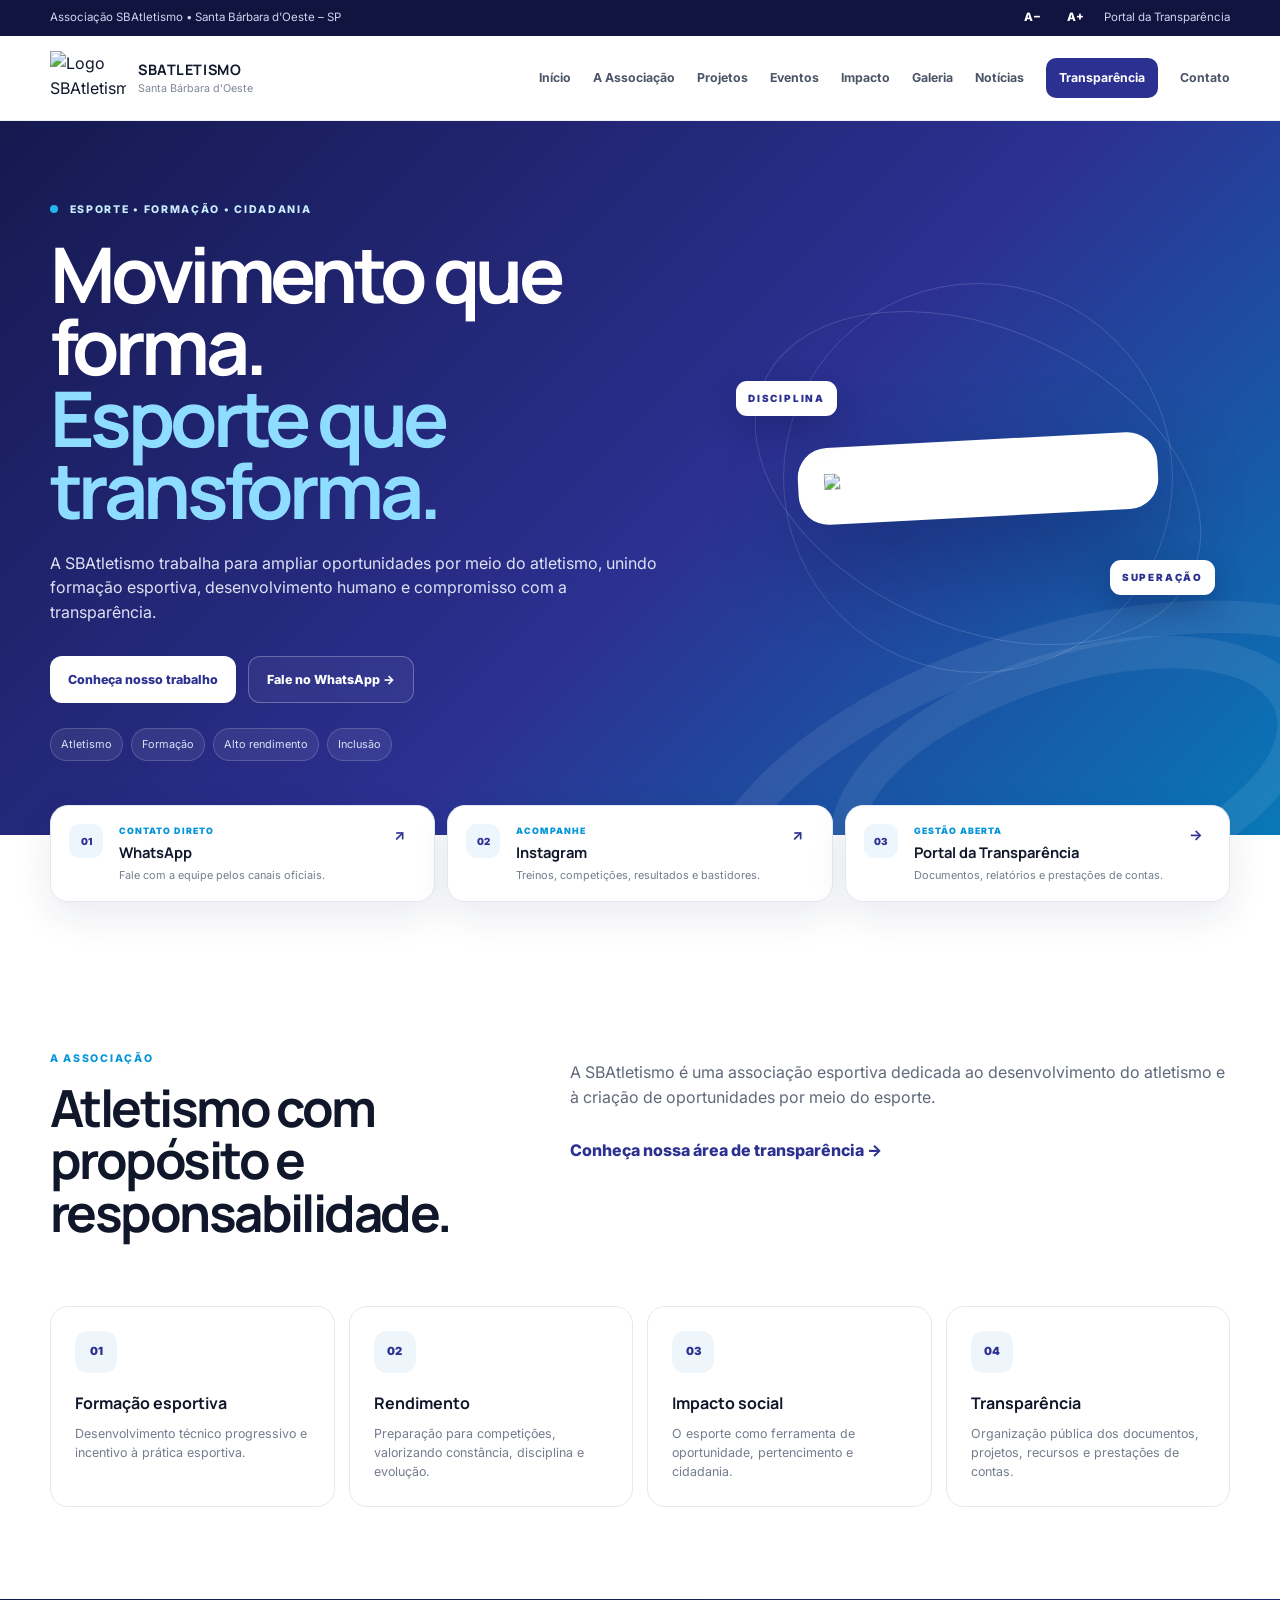
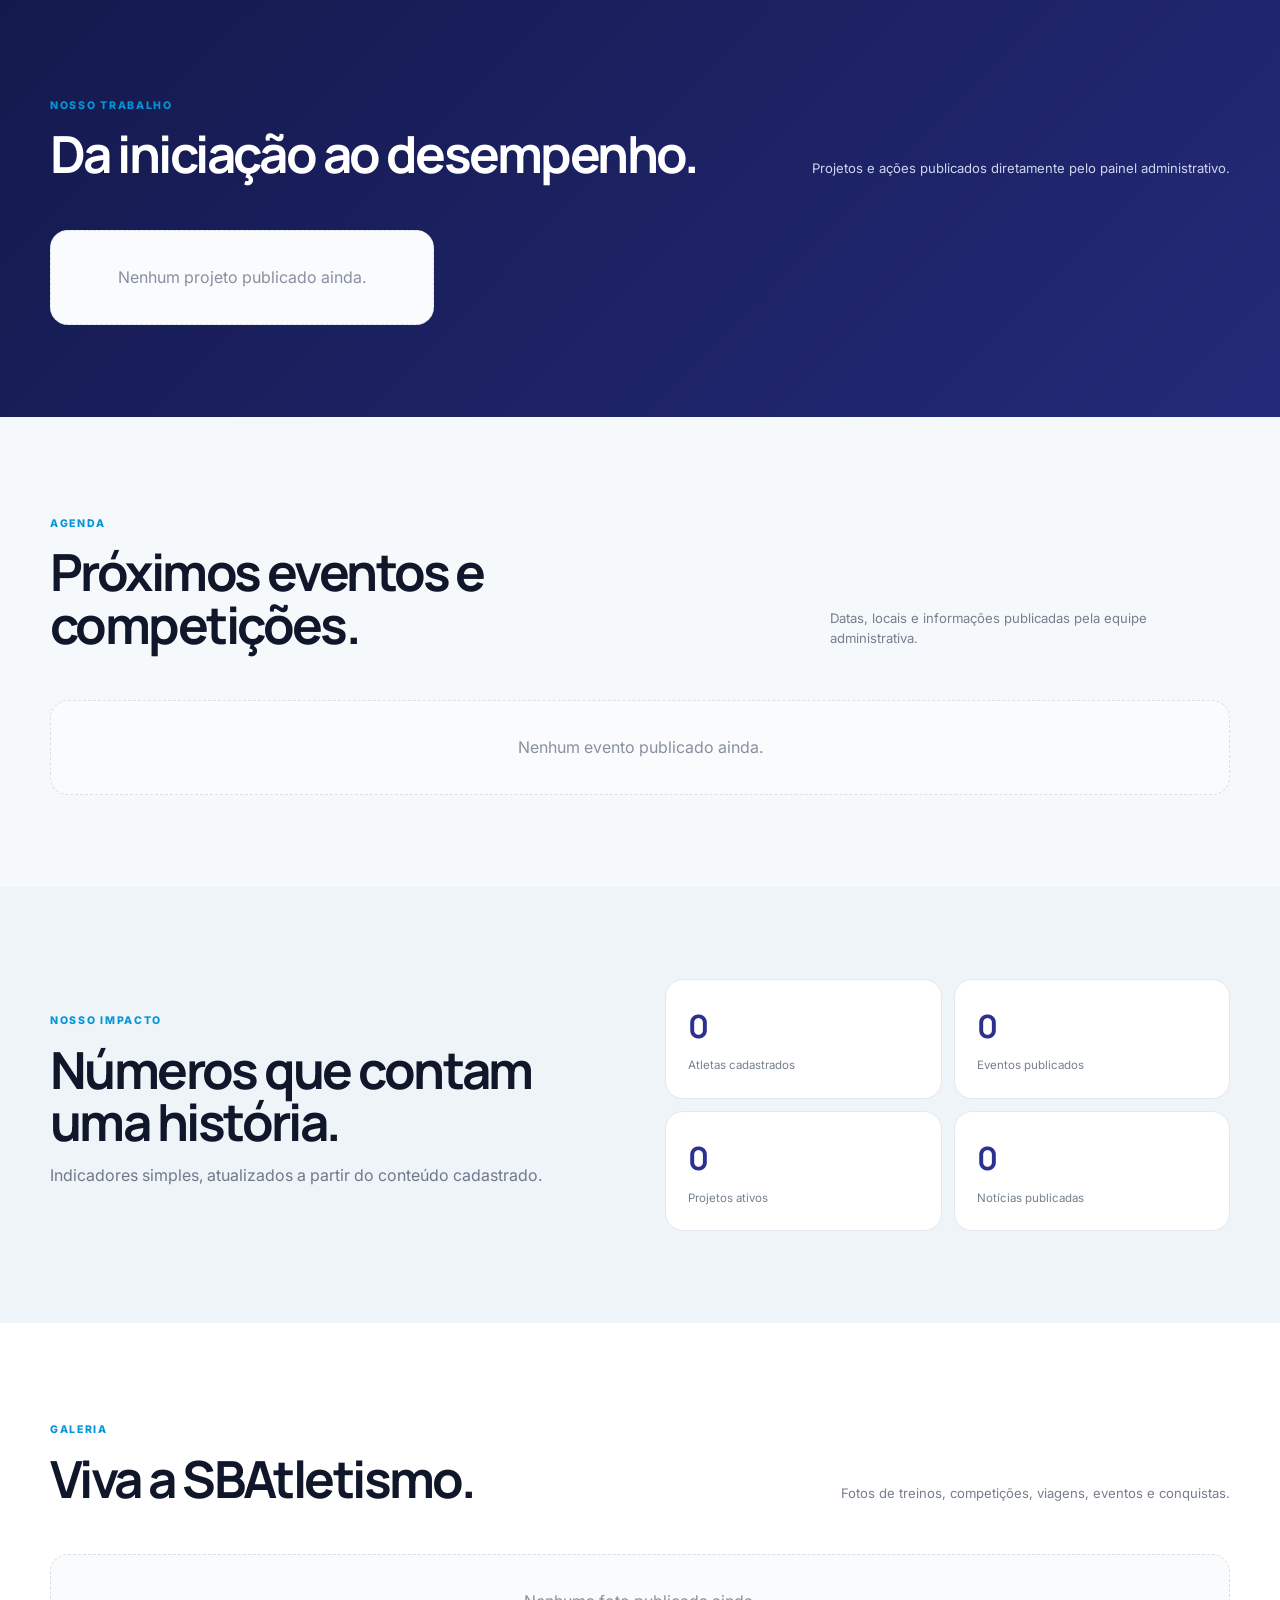
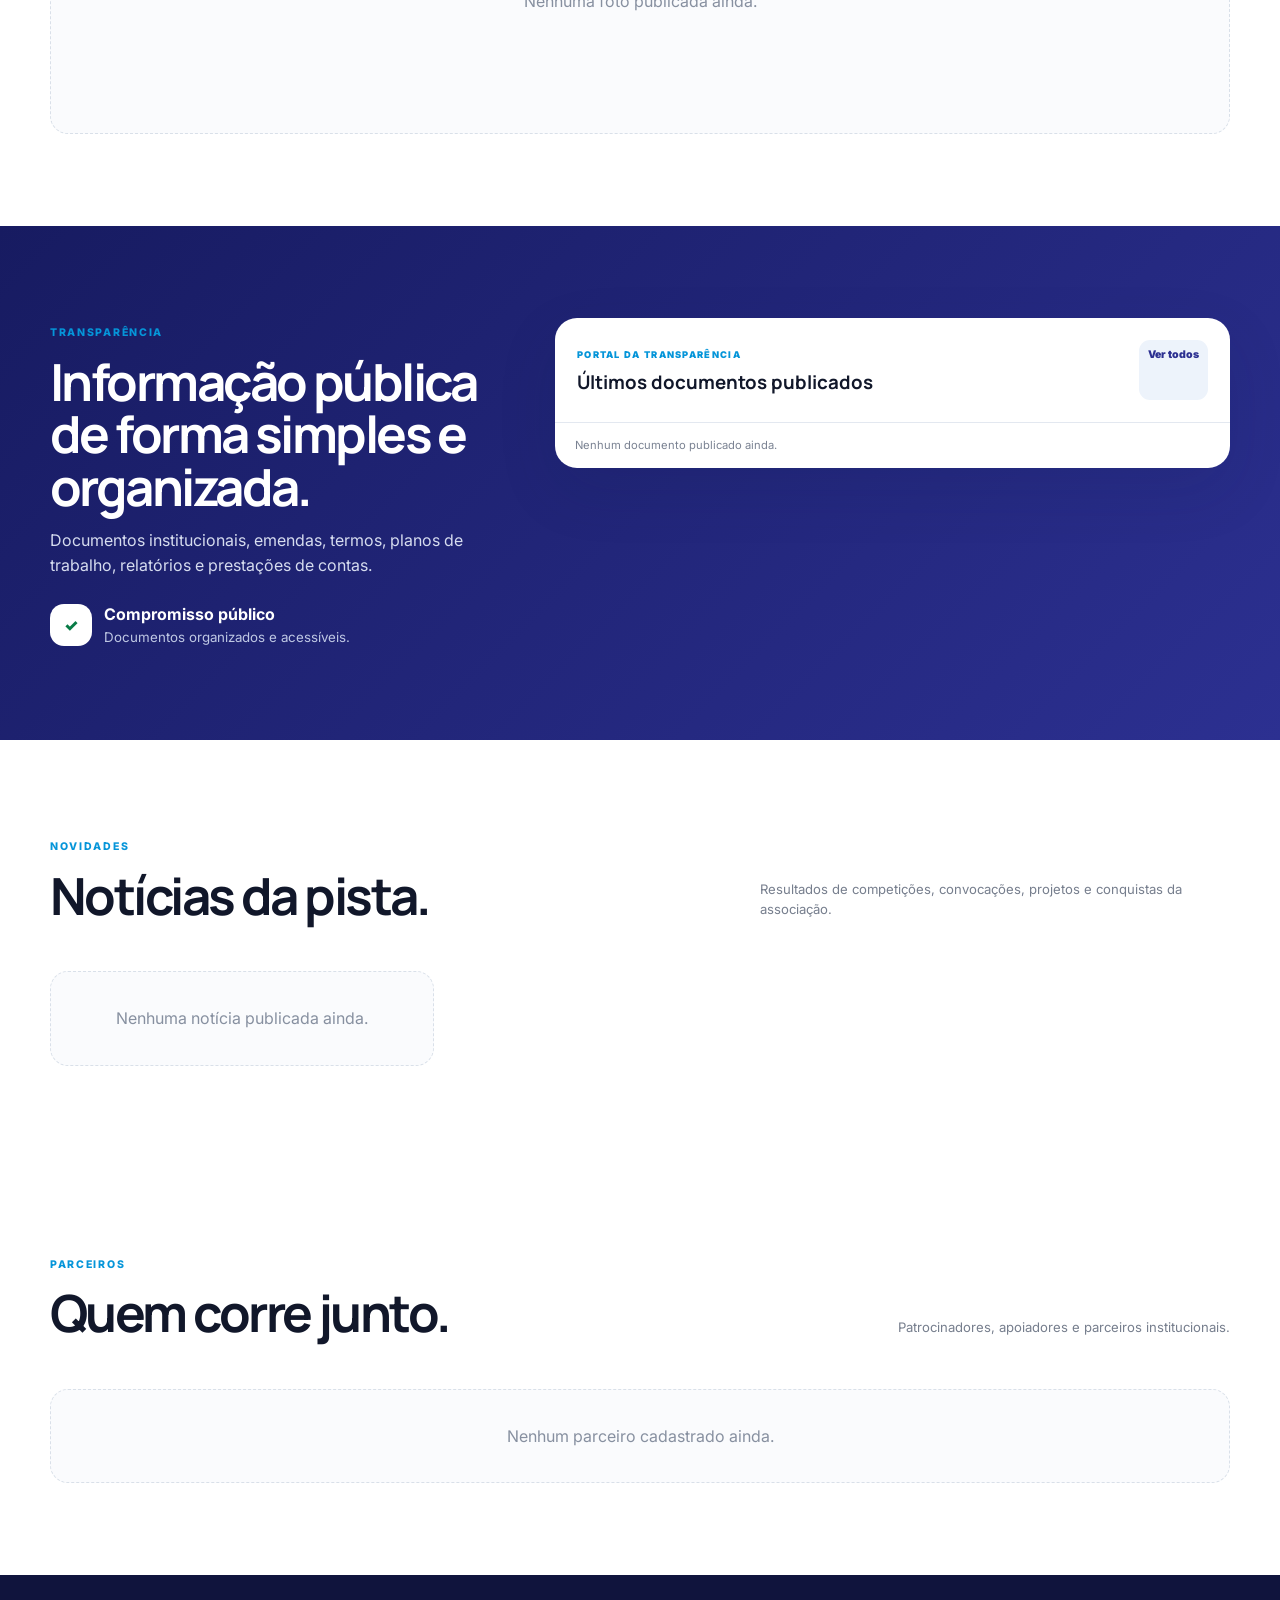
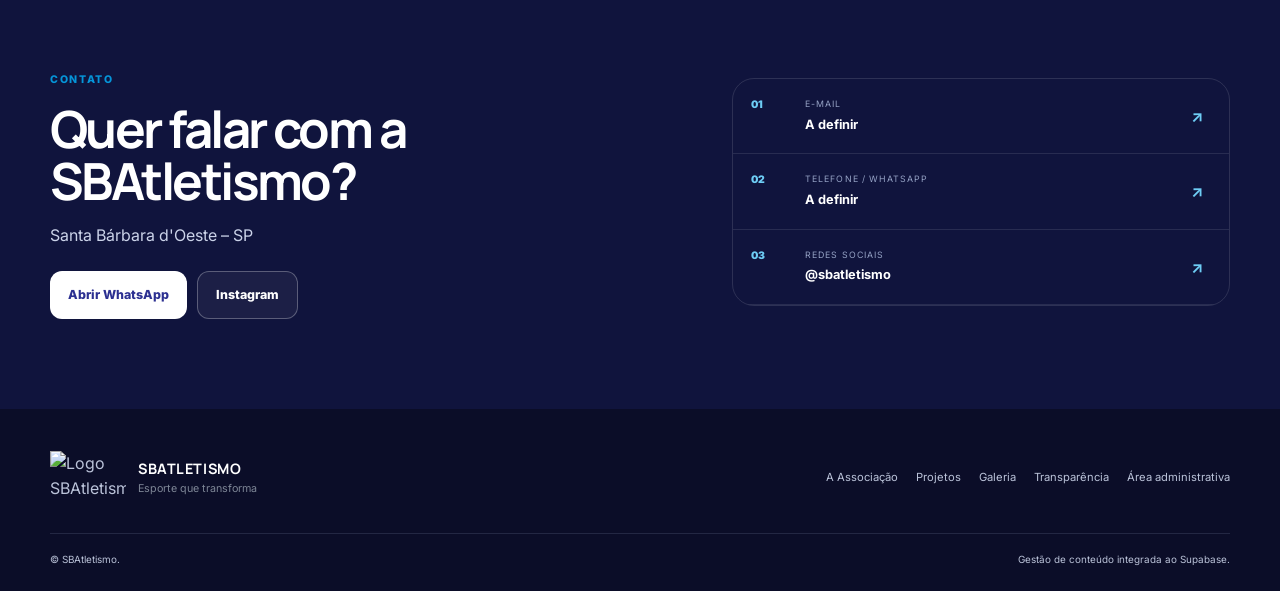
==== commit bce7fbec: "Add files via upload" ====
--- a/index.html
+++ b/index.html
@@ -14,24 +14,26 @@
 </head>
 <body>
   <a class="skip-link" href="#conteudo">Pular para o conteúdo</a>
-  <div class="utility-bar"><div class="container utility-inner"><span>Associação SBAtletismo</span><div class="utility-actions"><button id="font-dec" class="text-button" type="button">A−</button><button id="font-inc" class="text-button" type="button">A+</button><a href="transparencia.html">Portal da Transparência</a></div></div></div>
+  <div class="utility-bar"><div class="container utility-inner"><span>Associação SBAtletismo • Santa Bárbara d'Oeste – SP</span><div class="utility-actions"><button id="font-dec" class="text-button" type="button" aria-label="Diminuir fonte">A−</button><button id="font-inc" class="text-button" type="button" aria-label="Aumentar fonte">A+</button><a href="transparencia.html">Portal da Transparência</a></div></div></div>
   <header class="site-header" id="topo">
     <div class="container header-inner">
       <a class="brand" href="#inicio"><img src="assets/logo-sbatletismo.svg" alt="Logo SBAtletismo" /><div class="brand-copy"><strong>SBATLETISMO</strong><span>Santa Bárbara d'Oeste</span></div></a>
       <button class="menu-toggle" id="menu-toggle" type="button" aria-expanded="false"><span></span><span></span><span></span></button>
-      <nav class="main-nav" id="main-nav"><a href="#inicio">Início</a><a href="#associacao">A Associação</a><a href="#projetos">Projetos</a><a href="#impacto">Impacto</a><a href="#galeria">Galeria</a><a href="#noticias">Notícias</a><a class="nav-highlight" href="transparencia.html">Transparência</a><a href="#contato">Contato</a></nav>
+      <nav class="main-nav" id="main-nav"><a href="#inicio">Início</a><a href="#associacao">A Associação</a><a href="#projetos">Projetos</a><a href="#eventos">Eventos</a><a href="#impacto">Impacto</a><a href="#galeria">Galeria</a><a href="#noticias">Notícias</a><a class="nav-highlight" href="transparencia.html">Transparência</a><a href="#contato">Contato</a></nav>
     </div>
   </header>
   <main id="conteudo">
-    <section class="hero" id="inicio"><div class="container hero-grid"><div class="hero-copy"><span class="eyebrow"><i></i> ESPORTE • FORMAÇÃO • CIDADANIA</span><h1 id="hero-title">Movimento que forma.<br><em>Esporte que transforma.</em></h1><p id="hero-subtitle">A SBAtletismo trabalha para ampliar oportunidades por meio do atletismo, unindo formação esportiva, desenvolvimento humano e compromisso com a transparência.</p><div class="hero-actions"><a class="btn btn-primary" href="#projetos">Conheça nosso trabalho</a><a class="btn btn-ghost" href="transparencia.html">Ver transparência →</a></div><div class="hero-chips"><span>Atletismo</span><span>Formação</span><span>Alto rendimento</span><span>Inclusão</span></div></div><div class="hero-mark"><div class="logo-orbit orbit-a"></div><div class="logo-orbit orbit-b"></div><div class="logo-card" id="hero-logo-card"><img src="assets/logo-sbatletismo.svg" alt="Logo SBAtletismo" /></div><span class="floating-tag tag-one">DISCIPLINA</span><span class="floating-tag tag-two">SUPERAÇÃO</span></div></div></section>
+    <section class="hero" id="inicio"><div class="container hero-grid"><div class="hero-copy"><span class="eyebrow"><i></i> ESPORTE • FORMAÇÃO • CIDADANIA</span><h1 id="hero-title">Movimento que forma.<br><em>Esporte que transforma.</em></h1><p id="hero-subtitle">A SBAtletismo trabalha para ampliar oportunidades por meio do atletismo, unindo formação esportiva, desenvolvimento humano e compromisso com a transparência.</p><div class="hero-actions"><a class="btn btn-primary" id="hero-primary" href="#projetos">Conheça nosso trabalho</a><a class="btn btn-ghost" id="hero-whatsapp" href="#contato">Fale no WhatsApp →</a></div><div class="hero-chips"><span>Atletismo</span><span>Formação</span><span>Alto rendimento</span><span>Inclusão</span></div></div><div class="hero-mark"><div class="logo-orbit orbit-a"></div><div class="logo-orbit orbit-b"></div><div class="logo-card" id="hero-logo-card"><img src="assets/logo-sbatletismo.svg" alt="Logo SBAtletismo" /></div><span class="floating-tag tag-one">DISCIPLINA</span><span class="floating-tag tag-two">SUPERAÇÃO</span></div></div></section>
+    <section class="quick-access" aria-label="Acessos rápidos"><div class="container quick-access-grid"><a class="quick-access-card" id="quick-whatsapp" href="#contato"><span>01</span><div><small>CONTATO DIRETO</small><strong>WhatsApp</strong><p>Fale com a equipe pelos canais oficiais.</p></div><b>↗</b></a><a class="quick-access-card" id="quick-instagram" href="https://www.instagram.com/sbatletismo/" target="_blank" rel="noopener"><span>02</span><div><small>ACOMPANHE</small><strong>Instagram</strong><p>Treinos, competições, resultados e bastidores.</p></div><b>↗</b></a><a class="quick-access-card" href="transparencia.html"><span>03</span><div><small>GESTÃO ABERTA</small><strong>Portal da Transparência</strong><p>Documentos, relatórios e prestações de contas.</p></div><b>→</b></a></div></section>
     <section class="section about" id="associacao"><div class="container split-grid"><div class="section-intro"><span class="kicker">A ASSOCIAÇÃO</span><h2>Atletismo com propósito e responsabilidade.</h2></div><div class="about-copy"><p id="about-text">A SBAtletismo é uma associação esportiva dedicada ao desenvolvimento do atletismo e à criação de oportunidades por meio do esporte.</p><a class="inline-link" href="transparencia.html">Conheça nossa área de transparência →</a></div></div><div class="container values-grid"><article class="value-card"><div class="value-icon">01</div><h3>Formação esportiva</h3><p>Desenvolvimento técnico progressivo e incentivo à prática esportiva.</p></article><article class="value-card"><div class="value-icon">02</div><h3>Rendimento</h3><p>Preparação para competições, valorizando constância, disciplina e evolução.</p></article><article class="value-card"><div class="value-icon">03</div><h3>Impacto social</h3><p>O esporte como ferramenta de oportunidade, pertencimento e cidadania.</p></article><article class="value-card"><div class="value-icon">04</div><h3>Transparência</h3><p>Organização pública dos documentos, projetos, recursos e prestações de contas.</p></article></div></section>
-    <section class="section projects" id="projetos"><div class="container"><div class="section-head"><div><span class="kicker light">NOSSO TRABALHO</span><h2>Da iniciação ao desempenho.</h2></div><p>Projetos e ações publicados diretamente pelo painel administrativo.</p></div><div class="project-grid" id="projects-grid"><div class="empty">Nenhum projeto publicado ainda.</div></div></div></section>
+    <section class="section projects dynamic-section" id="projetos" data-dynamic="projects"><div class="container"><div class="section-head"><div><span class="kicker light">NOSSO TRABALHO</span><h2>Da iniciação ao desempenho.</h2></div><p>Projetos e ações publicados diretamente pelo painel administrativo.</p></div><div class="project-grid" id="projects-grid"><div class="empty">Nenhum projeto publicado ainda.</div></div></div></section>
+    <section class="section events dynamic-section" id="eventos" data-dynamic="events"><div class="container"><div class="section-head dark-text"><div><span class="kicker">AGENDA</span><h2>Próximos eventos e competições.</h2></div><p>Datas, locais e informações publicadas pela equipe administrativa.</p></div><div class="event-grid" id="events-grid"><div class="empty" style="grid-column:1/-1">Nenhum evento publicado ainda.</div></div></div></section>
     <section class="section stats" id="impacto"><div class="container stats-wrap"><div class="stats-copy"><span class="kicker">NOSSO IMPACTO</span><h2>Números que contam uma história.</h2><p>Indicadores simples, atualizados a partir do conteúdo cadastrado.</p></div><div class="stats-grid"><div class="stat"><strong id="stat-athletes">0</strong><span>Atletas cadastrados</span></div><div class="stat"><strong id="stat-events">0</strong><span>Eventos publicados</span></div><div class="stat"><strong id="stat-projects">0</strong><span>Projetos ativos</span></div><div class="stat"><strong id="stat-news">0</strong><span>Notícias publicadas</span></div></div></div></section>
-    <section class="section gallery" id="galeria"><div class="container"><div class="section-head dark-text"><div><span class="kicker">GALERIA</span><h2>Viva a SBAtletismo.</h2></div><p>Fotos de treinos, competições, viagens, eventos e conquistas.</p></div><div class="gallery-grid" id="gallery-grid"><div class="empty" style="grid-column:1/-1">Nenhuma foto publicada ainda.</div></div></div></section>
+    <section class="section gallery dynamic-section" id="galeria" data-dynamic="gallery"><div class="container"><div class="section-head dark-text"><div><span class="kicker">GALERIA</span><h2>Viva a SBAtletismo.</h2></div><p>Fotos de treinos, competições, viagens, eventos e conquistas.</p></div><div class="gallery-grid" id="gallery-grid"><div class="empty" style="grid-column:1/-1">Nenhuma foto publicada ainda.</div></div></div></section>
     <section class="section transparency" id="transparencia"><div class="container transparency-grid"><div class="transparency-intro"><span class="kicker light">TRANSPARÊNCIA</span><h2>Informação pública de forma simples e organizada.</h2><p>Documentos institucionais, emendas, termos, planos de trabalho, relatórios e prestações de contas.</p><div class="transparency-badge"><span class="shield">✓</span><div><strong>Compromisso público</strong><small>Documentos organizados e acessíveis.</small></div></div></div><div class="documents-panel"><div class="documents-top"><div><span>PORTAL DA TRANSPARÊNCIA</span><h3>Últimos documentos publicados</h3></div><a class="btn-admin secondary small" href="transparencia.html">Ver todos</a></div><div id="home-documents"><div class="document-note">Nenhum documento publicado ainda.</div></div></div></div></section>
-    <section class="section news" id="noticias"><div class="container"><div class="section-head dark-text"><div><span class="kicker">NOVIDADES</span><h2>Notícias da pista.</h2></div><p>Resultados de competições, convocações, projetos e conquistas da associação.</p></div><div class="news-grid" id="news-grid"><div class="empty">Nenhuma notícia publicada ainda.</div></div></div></section>
-    <section class="section partners" id="parceiros"><div class="container"><div class="section-head dark-text"><div><span class="kicker">PARCEIROS</span><h2>Quem corre junto.</h2></div><p>Patrocinadores, apoiadores e parceiros institucionais.</p></div><div class="partner-grid" id="partner-grid"><div class="empty" style="grid-column:1/-1">Nenhum parceiro cadastrado ainda.</div></div></div></section>
-    <section class="contact" id="contato"><div class="container contact-grid"><div><span class="kicker light">CONTATO</span><h2>Quer falar com a SBAtletismo?</h2><p id="contact-address">Os canais oficiais podem ser atualizados pelo painel administrativo.</p></div><div class="contact-card"><div class="contact-item"><span>01</span><div><small>E-MAIL</small><strong id="contact-email">A definir</strong></div></div><div class="contact-item"><span>02</span><div><small>TELEFONE / WHATSAPP</small><strong id="contact-phone">A definir</strong></div></div><div class="contact-item"><span>03</span><div><small>REDES SOCIAIS</small><strong id="contact-social">A definir</strong></div></div></div></div></section>
+    <section class="section news dynamic-section" id="noticias" data-dynamic="news"><div class="container"><div class="section-head dark-text"><div><span class="kicker">NOVIDADES</span><h2>Notícias da pista.</h2></div><p>Resultados de competições, convocações, projetos e conquistas da associação.</p></div><div class="news-grid" id="news-grid"><div class="empty">Nenhuma notícia publicada ainda.</div></div></div></section>
+    <section class="section partners dynamic-section" id="parceiros" data-dynamic="partners"><div class="container"><div class="section-head dark-text"><div><span class="kicker">PARCEIROS</span><h2>Quem corre junto.</h2></div><p>Patrocinadores, apoiadores e parceiros institucionais.</p></div><div class="partner-grid" id="partner-grid"><div class="empty" style="grid-column:1/-1">Nenhum parceiro cadastrado ainda.</div></div></div></section>
+    <section class="contact" id="contato"><div class="container contact-grid"><div><span class="kicker light">CONTATO</span><h2>Quer falar com a SBAtletismo?</h2><p id="contact-address">Santa Bárbara d'Oeste – SP</p><div class="contact-actions"><a class="btn btn-primary" id="contact-whatsapp-btn" href="#">Abrir WhatsApp</a><a class="btn btn-ghost" id="contact-instagram-btn" href="https://www.instagram.com/sbatletismo/" target="_blank" rel="noopener">Instagram</a></div></div><div class="contact-card"><a class="contact-item" id="contact-email-link" href="#"><span>01</span><div><small>E-MAIL</small><strong id="contact-email">A definir</strong></div><b>↗</b></a><a class="contact-item" id="contact-phone-link" href="#"><span>02</span><div><small>TELEFONE / WHATSAPP</small><strong id="contact-phone">A definir</strong></div><b>↗</b></a><a class="contact-item" id="contact-social-link" href="#" target="_blank" rel="noopener"><span>03</span><div><small>REDES SOCIAIS</small><strong id="contact-social">@sbatletismo</strong></div><b>↗</b></a></div></div></section>
   </main>
   <footer class="site-footer"><div class="container footer-top"><a class="brand footer-brand" href="#topo"><img src="assets/logo-sbatletismo.svg" alt="Logo SBAtletismo" /><div class="brand-copy"><strong>SBATLETISMO</strong><span>Esporte que transforma</span></div></a><div class="footer-links"><a href="#associacao">A Associação</a><a href="#projetos">Projetos</a><a href="#galeria">Galeria</a><a href="transparencia.html">Transparência</a><a href="admin.html">Área administrativa</a></div></div><div class="container footer-bottom"><span>© <span id="year"></span> SBAtletismo.</span><span>Gestão de conteúdo integrada ao Supabase.</span></div></footer>
   <script type="module" src="app.js"></script>
--- a/styles.css
+++ b/styles.css
@@ -10,3 +10,8 @@
 .admin-body{background:#f3f6fa;min-height:100vh}.login-shell{min-height:100vh;display:grid;place-items:center;padding:24px;background:linear-gradient(135deg,#eef5ff,#fff)}.login-card{width:min(440px,100%);background:#fff;border:1px solid var(--line);border-radius:24px;padding:30px;box-shadow:var(--shadow)}.login-logo{width:180px;margin:0 auto 22px}.login-card h1{font-family:Manrope,sans-serif;text-align:center;margin:0}.login-card>p{text-align:center;color:#7b8494;font-size:.8rem}.field{display:grid;gap:6px;margin:13px 0}.field span{font-size:.67rem;font-weight:900;color:#5f6879}.input,.textarea,.select{width:100%;border:1px solid #dbe2eb;border-radius:11px;background:#fff;padding:11px 12px;outline:none}.textarea{min-height:120px;resize:vertical}.input:focus,.textarea:focus,.select:focus{border-color:var(--brand-2);box-shadow:0 0 0 3px rgba(5,149,217,.12)}.btn-admin{border:0;border-radius:11px;background:var(--brand);color:#fff;font-weight:900;padding:11px 14px}.btn-admin.secondary{background:#edf3fb;color:var(--brand)}.btn-admin.danger{background:#fff0ee;color:var(--red)}.btn-admin.small{padding:7px 9px;font-size:.66rem}.login-actions{display:grid;gap:9px;margin-top:16px}.notice{padding:10px 12px;border-radius:11px;font-size:.72rem;margin:10px 0}.notice.err{background:#fff0ee;color:var(--red)}.notice.ok{background:#eaf8f0;color:var(--green)}.notice.info{background:#edf5fd;color:var(--brand)}.admin-shell{display:grid;grid-template-columns:250px 1fr;min-height:100vh}.admin-side{background:#fff;border-right:1px solid var(--line);padding:20px 14px;position:sticky;top:0;height:100vh;display:flex;flex-direction:column}.admin-brand{padding:0 8px 16px}.admin-brand img{width:155px}.admin-nav{display:grid;gap:4px}.admin-nav button{border:0;background:none;text-align:left;padding:10px;border-radius:10px;font-size:.74rem;font-weight:800;color:#596477}.admin-nav button:hover,.admin-nav button.active{background:#edf5fd;color:var(--brand)}.admin-side-footer{margin-top:auto;display:grid;gap:8px}.admin-side-footer small{color:#939cab;padding:0 8px}.admin-main{min-width:0}.admin-top{height:76px;background:#fff;border-bottom:1px solid var(--line);display:flex;justify-content:space-between;align-items:center;padding:0 28px;position:sticky;top:0;z-index:10}.admin-top small{display:block;color:var(--brand-2);font-weight:900;font-size:.58rem;letter-spacing:.12em}.admin-top h2{font-family:Manrope,sans-serif;font-size:1.15rem;margin:2px 0}.admin-content{max-width:1180px;margin:auto;padding:26px 28px 60px}.admin-hero{background:linear-gradient(135deg,#1a2061,#2e36a5,#0798d2);color:#fff;border-radius:24px;padding:28px;position:relative;overflow:hidden}.admin-hero:after{content:"";position:absolute;border:22px solid rgba(255,255,255,.08);width:370px;height:160px;border-radius:50%;right:-90px;bottom:-100px}.admin-hero h1{font-family:Manrope,sans-serif;font-size:2rem;margin:3px 0}.admin-hero p{max-width:650px;color:#d9e3f8}.quick-grid{display:grid;grid-template-columns:repeat(4,1fr);gap:12px;margin:18px 0}.quick-card{background:#fff;border:1px solid var(--line);border-radius:16px;padding:18px}.quick-card strong{font-family:Manrope,sans-serif;font-size:1.55rem;color:var(--brand);display:block}.quick-card span{font-size:.67rem;color:#7c8595}.panel{background:#fff;border:1px solid var(--line);border-radius:20px;padding:20px;margin-top:14px}.panel-head{display:flex;justify-content:space-between;align-items:center;gap:12px;margin-bottom:14px}.panel-head h3{font-family:Manrope,sans-serif;margin:0}.panel-head p{font-size:.7rem;color:#7b8494;margin:3px 0 0}.form-grid{display:grid;grid-template-columns:repeat(2,1fr);gap:0 12px}.full{grid-column:1/-1}.form-actions{display:flex;justify-content:flex-end;gap:8px;margin-top:16px;padding-top:14px;border-top:1px solid var(--line)}.admin-list{display:grid;gap:8px}.admin-row{border:1px solid var(--line);border-radius:14px;padding:12px 14px;display:grid;grid-template-columns:1fr auto;gap:12px;align-items:center}.admin-row h4{margin:0 0 3px;font-size:.8rem}.admin-row p{margin:0;color:#818999;font-size:.68rem}.row-actions{display:flex;gap:6px}.thumb{width:46px;height:46px;border-radius:10px;object-fit:cover;background:#edf2f7}.row-with-thumb{display:grid;grid-template-columns:54px 1fr;gap:10px;align-items:center}.upload-box{border:1px dashed #cbd5e1;border-radius:12px;padding:12px;background:#fafcfe}.upload-box small{display:block;color:#8b94a3;margin-top:5px}.hidden{display:none!important}
 @media(max-width:980px){.main-nav{display:none;position:absolute;left:20px;right:20px;top:74px;background:#fff;border:1px solid var(--line);border-radius:16px;padding:12px;box-shadow:var(--shadow);flex-direction:column;align-items:stretch}.main-nav.open{display:flex}.menu-toggle{display:block}.hero-grid,.split-grid,.stats-wrap,.transparency-grid,.contact-grid{grid-template-columns:1fr}.hero-mark{min-height:300px}.values-grid,.project-grid,.news-grid{grid-template-columns:repeat(2,1fr)}.partner-grid{grid-template-columns:repeat(3,1fr)}.portal-controls,.portal-grid{grid-template-columns:1fr}.admin-shell{grid-template-columns:1fr}.admin-side{height:auto;position:static;border-right:0;border-bottom:1px solid var(--line);padding:10px;display:block}.admin-brand{display:none}.admin-nav{display:flex;overflow:auto}.admin-nav button{white-space:nowrap}.admin-side-footer{display:none}.admin-top{position:static}.quick-grid{grid-template-columns:repeat(2,1fr)}}
 @media(max-width:650px){.container{width:min(100% - 28px,var(--max))}.header-inner{height:72px}.brand img{width:62px}.brand-copy span{display:none}.hero{min-height:auto}.hero-grid{padding:60px 0}.hero h1{font-size:3.2rem}.hero-mark{display:none}.section{padding:68px 0}.values-grid,.project-grid,.news-grid,.stats-grid,.partner-grid{grid-template-columns:1fr}.gallery-grid{display:grid;grid-template-columns:1fr;grid-auto-rows:200px}.gallery-tile{grid-column:auto!important;grid-row:auto!important}.footer-top,.footer-bottom,.section-head{align-items:flex-start;flex-direction:column}.footer-links{flex-wrap:wrap}.portal-content{overflow:auto}.portal-info{grid-template-columns:1fr}.document-table th:nth-child(3),.document-table td:nth-child(3){display:none}.admin-content{padding:18px 14px 45px}.admin-top{padding:0 16px}.quick-grid,.form-grid{grid-template-columns:1fr}.admin-row{grid-template-columns:1fr}.row-actions{justify-content:flex-start;flex-wrap:wrap}}
+
+/* Homepage institucional */
+.quick-access{position:relative;z-index:6;background:#fff;padding:0 0 20px}.quick-access-grid{display:grid;grid-template-columns:repeat(3,1fr);gap:12px;transform:translateY(-30px)}.quick-access-card{background:#fff;border:1px solid var(--line);border-radius:18px;padding:18px;box-shadow:0 14px 38px rgba(22,34,79,.09);display:grid;grid-template-columns:38px 1fr 22px;gap:12px;align-items:start;transition:.2s ease}.quick-access-card:hover{transform:translateY(-3px);border-color:#cdd8eb;box-shadow:0 18px 44px rgba(22,34,79,.13)}.quick-access-card>span{width:34px;height:34px;border-radius:11px;background:#edf5fd;color:var(--brand);display:grid;place-items:center;font-size:.61rem;font-weight:900}.quick-access-card small{display:block;color:var(--brand-2);font-weight:900;font-size:.55rem;letter-spacing:.12em}.quick-access-card strong{display:block;font-family:Manrope,sans-serif;font-size:.92rem;margin:3px 0}.quick-access-card p{margin:0;color:#747d8d;font-size:.68rem}.quick-access-card>b{color:var(--brand);font-size:.9rem}.events{background:#f6f9fc}.event-grid{display:grid;grid-template-columns:repeat(3,1fr);gap:14px}.event-card{background:#fff;border:1px solid var(--line);border-radius:20px;overflow:hidden;min-height:100%;display:flex;flex-direction:column}.event-visual{height:165px;background:linear-gradient(135deg,#20266e,#079bd4);background-size:cover;background-position:center;display:flex;align-items:end;padding:16px}.event-visual span{background:#fff;color:var(--brand);border-radius:999px;padding:6px 9px;font-size:.55rem;font-weight:900;letter-spacing:.12em}.event-body{padding:20px;display:flex;flex-direction:column;flex:1}.event-date{display:flex;justify-content:space-between;gap:10px;align-items:center;font-size:.62rem;color:#7a8292}.event-date strong{color:var(--brand-2);font-weight:900}.event-date span{text-align:right}.event-card h3{font-family:Manrope,sans-serif;font-size:1.12rem;margin:10px 0 7px}.event-card p{font-size:.74rem;color:#777f8f;margin:0 0 16px}.event-link{margin-top:auto;color:var(--brand);font-weight:900;font-size:.7rem}.contact-actions{display:flex;gap:10px;flex-wrap:wrap;margin-top:24px}.contact-item{color:#fff;transition:.2s ease;grid-template-columns:42px 1fr 20px}.contact-item:hover{background:rgba(255,255,255,.05)}.contact-item>b{align-self:center;color:#6ecdf5}.hidden-section{display:none!important}.stat-zero{display:none}.stats-grid:has(.stat:not(.stat-zero):only-child){grid-template-columns:1fr}.partner-card img{max-height:68px;max-width:160px;object-fit:contain}
+@media(max-width:980px){.quick-access-grid,.event-grid{grid-template-columns:repeat(2,1fr)}.quick-access-card:last-child{grid-column:1/-1}}
+@media(max-width:650px){.quick-access{padding-bottom:8px}.quick-access-grid{grid-template-columns:1fr;transform:translateY(-18px)}.quick-access-card:last-child{grid-column:auto}.event-grid{grid-template-columns:1fr}.hero-actions{flex-wrap:wrap}.hero-actions .btn{width:100%}.contact-actions .btn{width:100%}}
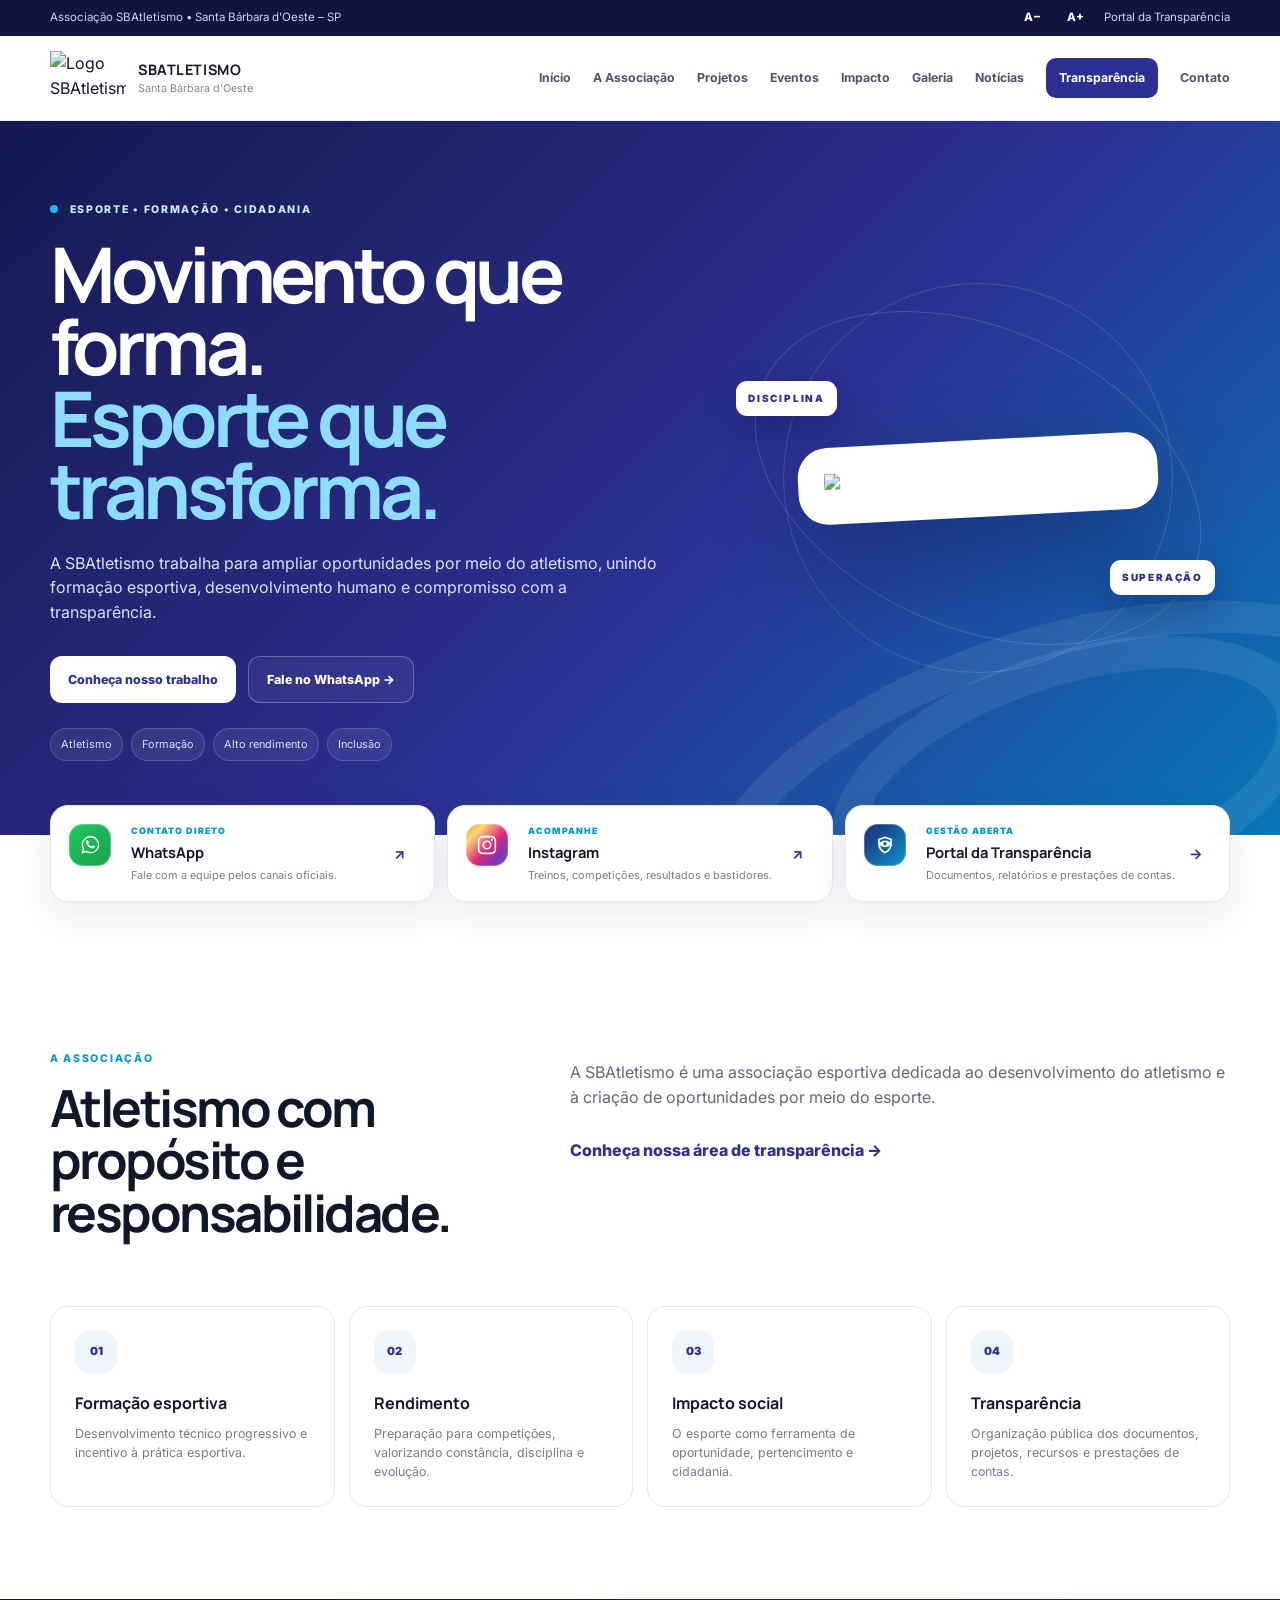
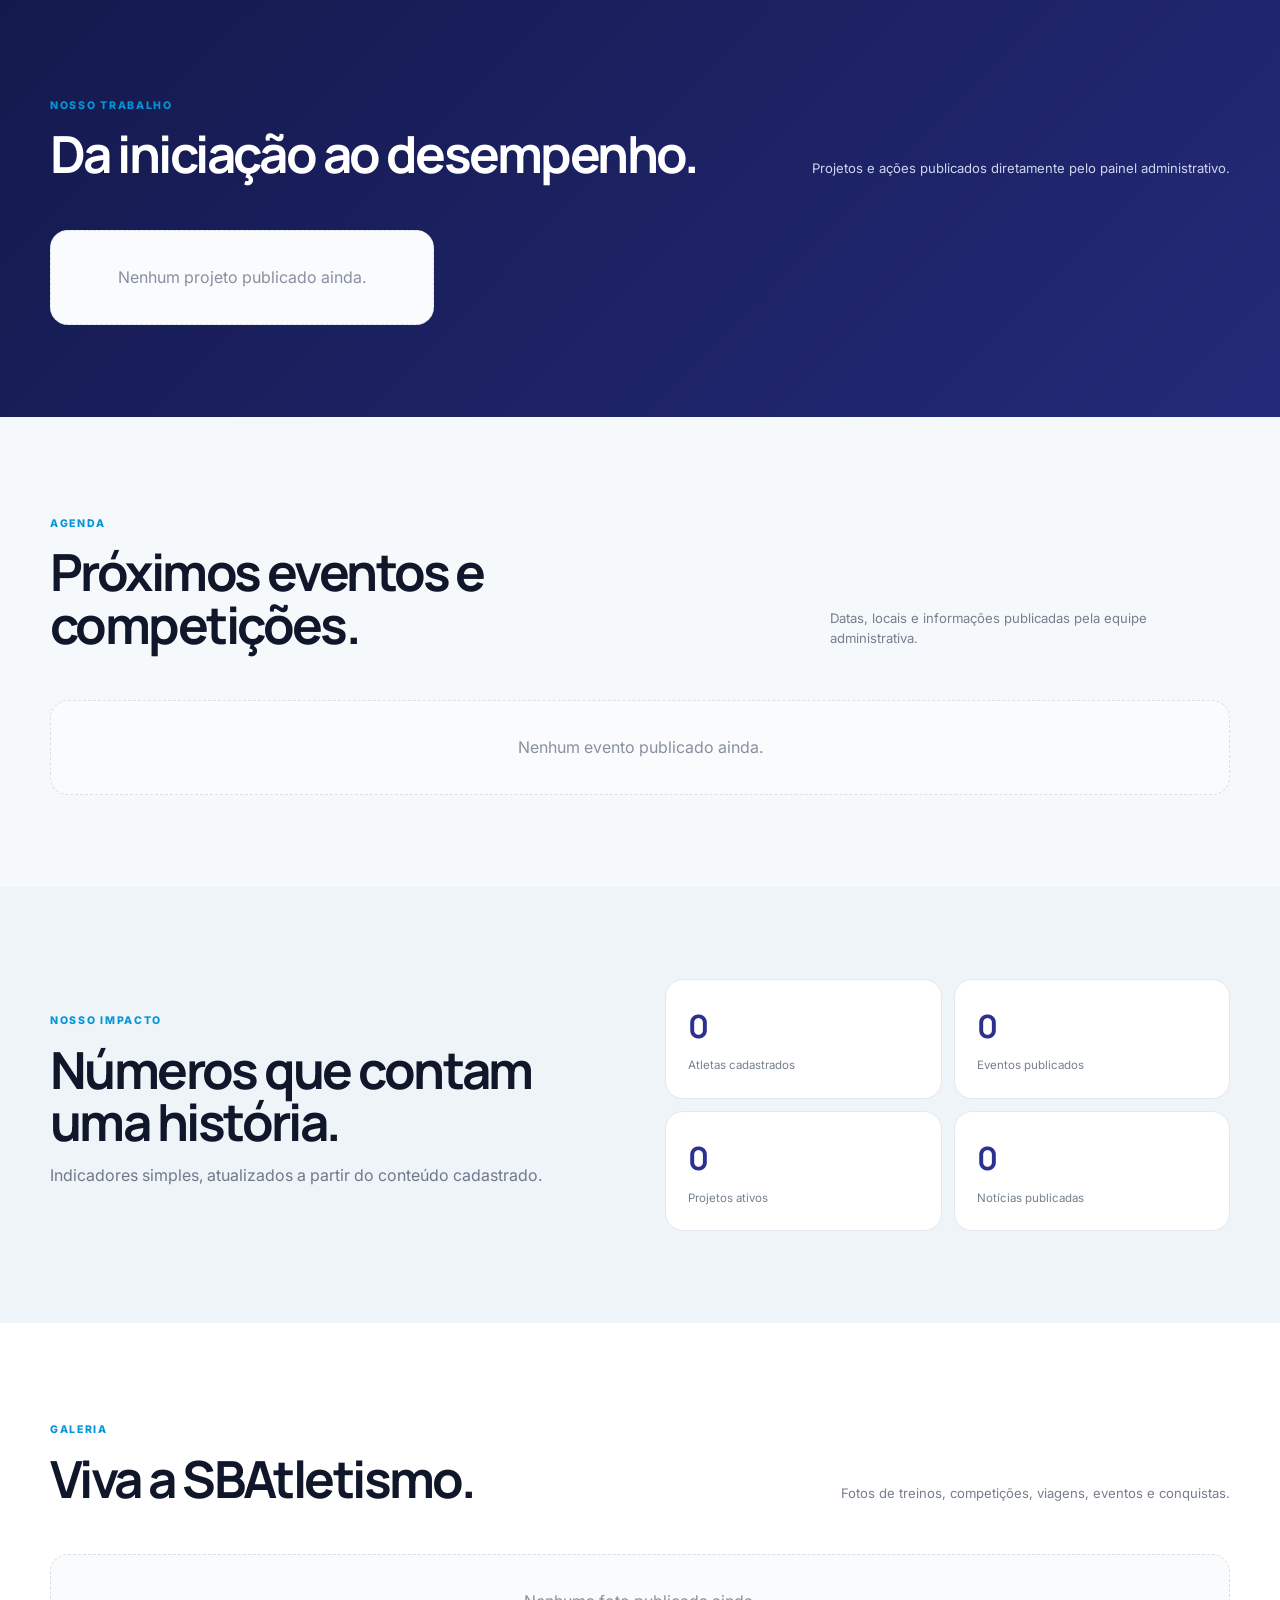
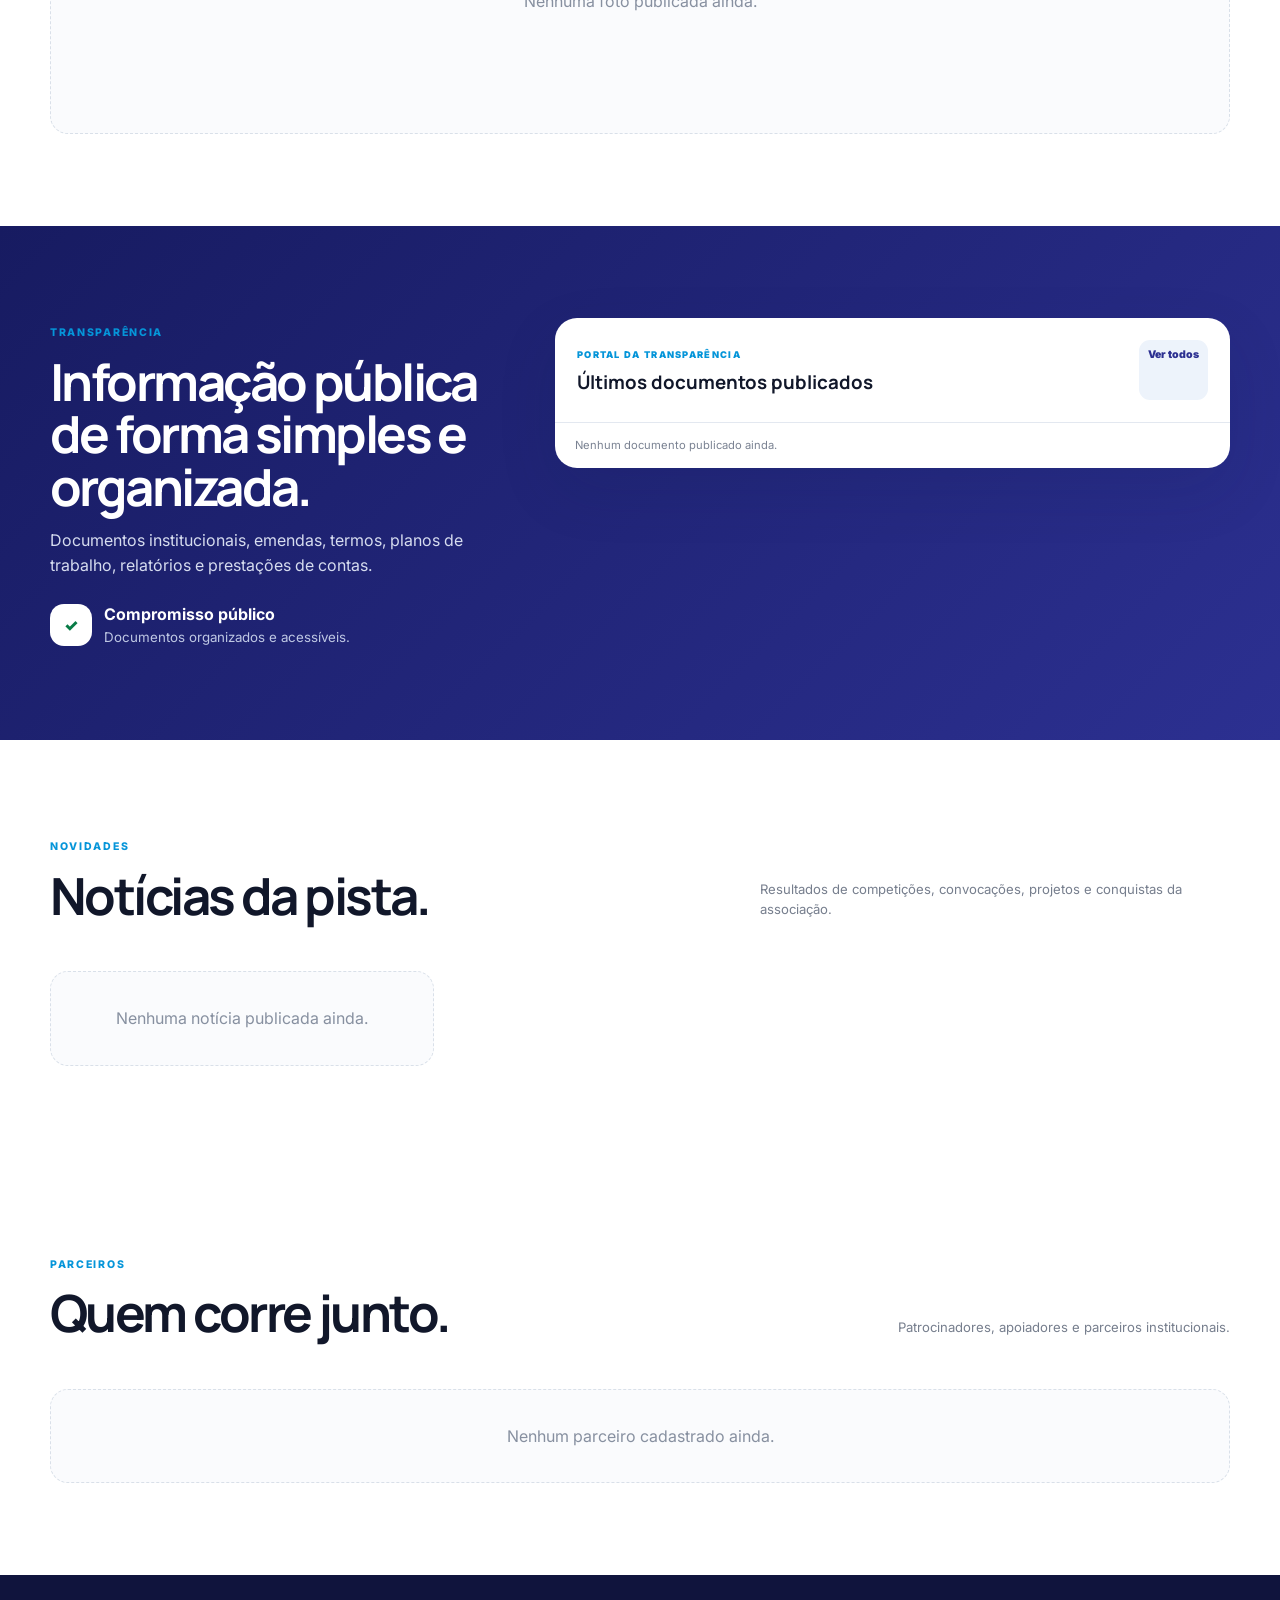
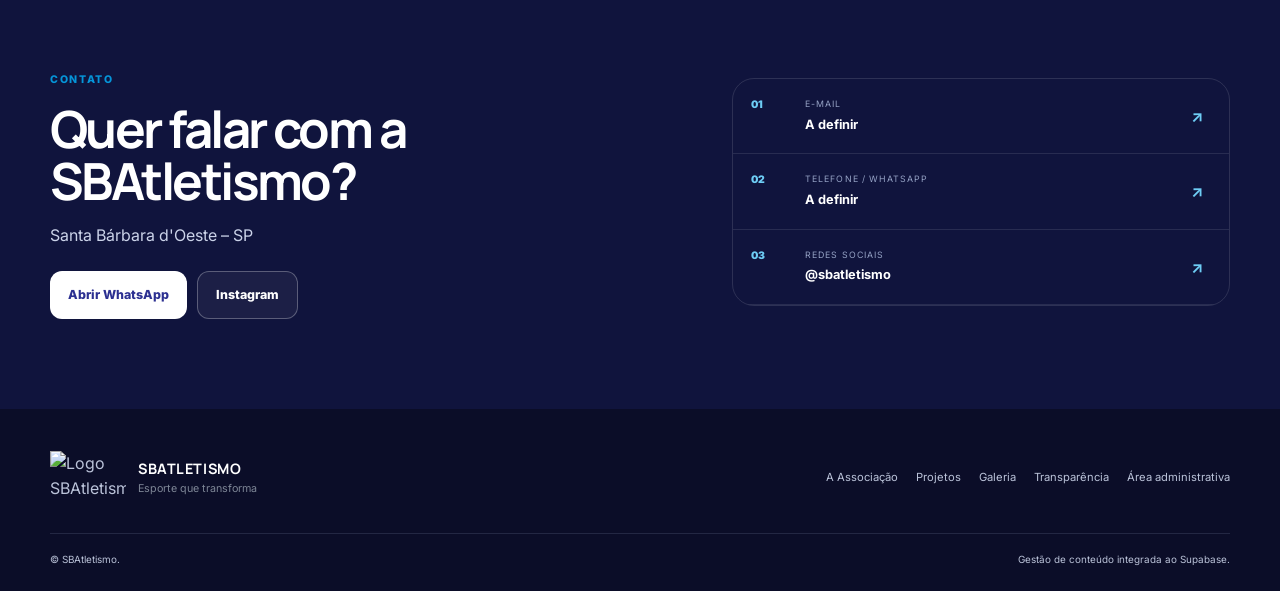
==== commit eeb5c76b: "Add files via upload" ====
--- a/index.html
+++ b/index.html
@@ -24,7 +24,7 @@
   </header>
   <main id="conteudo">
     <section class="hero" id="inicio"><div class="container hero-grid"><div class="hero-copy"><span class="eyebrow"><i></i> ESPORTE • FORMAÇÃO • CIDADANIA</span><h1 id="hero-title">Movimento que forma.<br><em>Esporte que transforma.</em></h1><p id="hero-subtitle">A SBAtletismo trabalha para ampliar oportunidades por meio do atletismo, unindo formação esportiva, desenvolvimento humano e compromisso com a transparência.</p><div class="hero-actions"><a class="btn btn-primary" id="hero-primary" href="#projetos">Conheça nosso trabalho</a><a class="btn btn-ghost" id="hero-whatsapp" href="#contato">Fale no WhatsApp →</a></div><div class="hero-chips"><span>Atletismo</span><span>Formação</span><span>Alto rendimento</span><span>Inclusão</span></div></div><div class="hero-mark"><div class="logo-orbit orbit-a"></div><div class="logo-orbit orbit-b"></div><div class="logo-card" id="hero-logo-card"><img src="assets/logo-sbatletismo.svg" alt="Logo SBAtletismo" /></div><span class="floating-tag tag-one">DISCIPLINA</span><span class="floating-tag tag-two">SUPERAÇÃO</span></div></div></section>
-    <section class="quick-access" aria-label="Acessos rápidos"><div class="container quick-access-grid"><a class="quick-access-card" id="quick-whatsapp" href="#contato"><span>01</span><div><small>CONTATO DIRETO</small><strong>WhatsApp</strong><p>Fale com a equipe pelos canais oficiais.</p></div><b>↗</b></a><a class="quick-access-card" id="quick-instagram" href="https://www.instagram.com/sbatletismo/" target="_blank" rel="noopener"><span>02</span><div><small>ACOMPANHE</small><strong>Instagram</strong><p>Treinos, competições, resultados e bastidores.</p></div><b>↗</b></a><a class="quick-access-card" href="transparencia.html"><span>03</span><div><small>GESTÃO ABERTA</small><strong>Portal da Transparência</strong><p>Documentos, relatórios e prestações de contas.</p></div><b>→</b></a></div></section>
+    <section class="quick-access" aria-label="Acessos rápidos"><div class="container quick-access-grid"><a class="quick-access-card" id="quick-whatsapp" href="#contato"><span class="quick-icon whatsapp" aria-hidden="true"><svg viewBox="0 0 24 24" role="img" focusable="false"><path d="M19.2 4.8A9.54 9.54 0 0 0 12.4 2 9.92 9.92 0 0 0 4 16.34L2.65 21.3l5.07-1.33A10.02 10.02 0 0 0 12.38 21c5.4 0 9.82-4.43 9.82-9.88a9.7 9.7 0 0 0-3-6.32Zm-6.82 14.53a8.1 8.1 0 0 1-4.13-1.13l-.3-.18-3 .79.8-2.93-.2-.3A8.22 8.22 0 0 1 4.3 11.9c0-4.5 3.63-8.17 8.1-8.17 2.16 0 4.18.85 5.7 2.39a8 8 0 0 1 2.4 5.74c0 4.5-3.63 8.17-8.12 8.17Zm4.46-6.12c-.24-.12-1.45-.71-1.67-.79-.22-.08-.38-.12-.53.12-.16.24-.61.79-.75.95-.14.16-.28.18-.53.06-.24-.12-1.02-.38-1.95-1.23-.72-.64-1.22-1.45-1.36-1.69-.14-.24-.02-.37.1-.49.1-.1.24-.26.36-.38.12-.14.16-.24.24-.4.08-.16.04-.3-.02-.42-.06-.12-.53-1.31-.73-1.79-.19-.46-.38-.4-.53-.4h-.46c-.16 0-.42.06-.63.3-.22.24-.83.81-.83 1.97 0 1.15.85 2.28.97 2.44.12.16 1.65 2.56 4 3.59.56.24 1 .38 1.35.49.57.18 1.09.16 1.5.1.46-.06 1.45-.59 1.65-1.17.2-.57.2-1.07.14-1.17-.06-.1-.22-.16-.46-.28Z"/></svg></span><div><small>CONTATO DIRETO</small><strong>WhatsApp</strong><p>Fale com a equipe pelos canais oficiais.</p></div><b>↗</b></a><a class="quick-access-card" id="quick-instagram" href="https://www.instagram.com/sbatletismo/" target="_blank" rel="noopener"><span class="quick-icon instagram" aria-hidden="true"><svg viewBox="0 0 24 24" role="img" focusable="false"><path d="M7.4 2h9.2A5.4 5.4 0 0 1 22 7.4v9.2a5.4 5.4 0 0 1-5.4 5.4H7.4A5.4 5.4 0 0 1 2 16.6V7.4A5.4 5.4 0 0 1 7.4 2Zm0 1.8A3.62 3.62 0 0 0 3.8 7.4v9.2a3.62 3.62 0 0 0 3.6 3.6h9.2a3.62 3.62 0 0 0 3.6-3.6V7.4a3.62 3.62 0 0 0-3.6-3.6H7.4Zm9.9 1.35a1.2 1.2 0 1 1 0 2.4 1.2 1.2 0 0 1 0-2.4ZM12 7a5 5 0 1 1 0 10 5 5 0 0 1 0-10Zm0 1.8A3.2 3.2 0 1 0 15.2 12 3.2 3.2 0 0 0 12 8.8Z"/></svg></span><div><small>ACOMPANHE</small><strong>Instagram</strong><p>Treinos, competições, resultados e bastidores.</p></div><b>↗</b></a><a class="quick-access-card" href="transparencia.html"><span class="quick-icon transparency" aria-hidden="true"><svg viewBox="0 0 24 24" role="img" focusable="false"><path d="M12 2.6 4.5 5.1v5.67c0 4.7 3.06 9 7.5 10.63 4.44-1.63 7.5-5.93 7.5-10.63V5.1L12 2.6Zm0 2 5.67 1.89v4.28c0 3.74-2.3 7.18-5.67 8.66-3.37-1.48-5.67-4.92-5.67-8.66V6.49L12 4.6Zm0 2.52c-2.84 0-5.36 1.42-6.72 3.62 1.36 2.2 3.88 3.62 6.72 3.62 2.84 0 5.36-1.42 6.72-3.62C17.36 8.54 14.84 7.12 12 7.12Zm0 1.73a1.89 1.89 0 1 1 0 3.78 1.89 1.89 0 0 1 0-3.78Z"/></svg></span><div><small>GESTÃO ABERTA</small><strong>Portal da Transparência</strong><p>Documentos, relatórios e prestações de contas.</p></div><b>→</b></a></div></section>
     <section class="section about" id="associacao"><div class="container split-grid"><div class="section-intro"><span class="kicker">A ASSOCIAÇÃO</span><h2>Atletismo com propósito e responsabilidade.</h2></div><div class="about-copy"><p id="about-text">A SBAtletismo é uma associação esportiva dedicada ao desenvolvimento do atletismo e à criação de oportunidades por meio do esporte.</p><a class="inline-link" href="transparencia.html">Conheça nossa área de transparência →</a></div></div><div class="container values-grid"><article class="value-card"><div class="value-icon">01</div><h3>Formação esportiva</h3><p>Desenvolvimento técnico progressivo e incentivo à prática esportiva.</p></article><article class="value-card"><div class="value-icon">02</div><h3>Rendimento</h3><p>Preparação para competições, valorizando constância, disciplina e evolução.</p></article><article class="value-card"><div class="value-icon">03</div><h3>Impacto social</h3><p>O esporte como ferramenta de oportunidade, pertencimento e cidadania.</p></article><article class="value-card"><div class="value-icon">04</div><h3>Transparência</h3><p>Organização pública dos documentos, projetos, recursos e prestações de contas.</p></article></div></section>
     <section class="section projects dynamic-section" id="projetos" data-dynamic="projects"><div class="container"><div class="section-head"><div><span class="kicker light">NOSSO TRABALHO</span><h2>Da iniciação ao desempenho.</h2></div><p>Projetos e ações publicados diretamente pelo painel administrativo.</p></div><div class="project-grid" id="projects-grid"><div class="empty">Nenhum projeto publicado ainda.</div></div></div></section>
     <section class="section events dynamic-section" id="eventos" data-dynamic="events"><div class="container"><div class="section-head dark-text"><div><span class="kicker">AGENDA</span><h2>Próximos eventos e competições.</h2></div><p>Datas, locais e informações publicadas pela equipe administrativa.</p></div><div class="event-grid" id="events-grid"><div class="empty" style="grid-column:1/-1">Nenhum evento publicado ainda.</div></div></div></section>
--- a/styles.css
+++ b/styles.css
@@ -12,6 +12,10 @@
 @media(max-width:650px){.container{width:min(100% - 28px,var(--max))}.header-inner{height:72px}.brand img{width:62px}.brand-copy span{display:none}.hero{min-height:auto}.hero-grid{padding:60px 0}.hero h1{font-size:3.2rem}.hero-mark{display:none}.section{padding:68px 0}.values-grid,.project-grid,.news-grid,.stats-grid,.partner-grid{grid-template-columns:1fr}.gallery-grid{display:grid;grid-template-columns:1fr;grid-auto-rows:200px}.gallery-tile{grid-column:auto!important;grid-row:auto!important}.footer-top,.footer-bottom,.section-head{align-items:flex-start;flex-direction:column}.footer-links{flex-wrap:wrap}.portal-content{overflow:auto}.portal-info{grid-template-columns:1fr}.document-table th:nth-child(3),.document-table td:nth-child(3){display:none}.admin-content{padding:18px 14px 45px}.admin-top{padding:0 16px}.quick-grid,.form-grid{grid-template-columns:1fr}.admin-row{grid-template-columns:1fr}.row-actions{justify-content:flex-start;flex-wrap:wrap}}
 
 /* Homepage institucional */
-.quick-access{position:relative;z-index:6;background:#fff;padding:0 0 20px}.quick-access-grid{display:grid;grid-template-columns:repeat(3,1fr);gap:12px;transform:translateY(-30px)}.quick-access-card{background:#fff;border:1px solid var(--line);border-radius:18px;padding:18px;box-shadow:0 14px 38px rgba(22,34,79,.09);display:grid;grid-template-columns:38px 1fr 22px;gap:12px;align-items:start;transition:.2s ease}.quick-access-card:hover{transform:translateY(-3px);border-color:#cdd8eb;box-shadow:0 18px 44px rgba(22,34,79,.13)}.quick-access-card>span{width:34px;height:34px;border-radius:11px;background:#edf5fd;color:var(--brand);display:grid;place-items:center;font-size:.61rem;font-weight:900}.quick-access-card small{display:block;color:var(--brand-2);font-weight:900;font-size:.55rem;letter-spacing:.12em}.quick-access-card strong{display:block;font-family:Manrope,sans-serif;font-size:.92rem;margin:3px 0}.quick-access-card p{margin:0;color:#747d8d;font-size:.68rem}.quick-access-card>b{color:var(--brand);font-size:.9rem}.events{background:#f6f9fc}.event-grid{display:grid;grid-template-columns:repeat(3,1fr);gap:14px}.event-card{background:#fff;border:1px solid var(--line);border-radius:20px;overflow:hidden;min-height:100%;display:flex;flex-direction:column}.event-visual{height:165px;background:linear-gradient(135deg,#20266e,#079bd4);background-size:cover;background-position:center;display:flex;align-items:end;padding:16px}.event-visual span{background:#fff;color:var(--brand);border-radius:999px;padding:6px 9px;font-size:.55rem;font-weight:900;letter-spacing:.12em}.event-body{padding:20px;display:flex;flex-direction:column;flex:1}.event-date{display:flex;justify-content:space-between;gap:10px;align-items:center;font-size:.62rem;color:#7a8292}.event-date strong{color:var(--brand-2);font-weight:900}.event-date span{text-align:right}.event-card h3{font-family:Manrope,sans-serif;font-size:1.12rem;margin:10px 0 7px}.event-card p{font-size:.74rem;color:#777f8f;margin:0 0 16px}.event-link{margin-top:auto;color:var(--brand);font-weight:900;font-size:.7rem}.contact-actions{display:flex;gap:10px;flex-wrap:wrap;margin-top:24px}.contact-item{color:#fff;transition:.2s ease;grid-template-columns:42px 1fr 20px}.contact-item:hover{background:rgba(255,255,255,.05)}.contact-item>b{align-self:center;color:#6ecdf5}.hidden-section{display:none!important}.stat-zero{display:none}.stats-grid:has(.stat:not(.stat-zero):only-child){grid-template-columns:1fr}.partner-card img{max-height:68px;max-width:160px;object-fit:contain}
+.quick-access{position:relative;z-index:6;background:#fff;padding:0 0 20px}.quick-access-grid{display:grid;grid-template-columns:repeat(3,1fr);gap:12px;transform:translateY(-30px)}.quick-access-card{background:#fff;border:1px solid var(--line);border-radius:18px;padding:18px;box-shadow:0 14px 38px rgba(22,34,79,.09);display:grid;grid-template-columns:48px 1fr 22px;gap:14px;align-items:start;transition:.2s ease}.quick-access-card:hover{transform:translateY(-3px);border-color:#cdd8eb;box-shadow:0 18px 44px rgba(22,34,79,.13)}.quick-icon{width:42px;height:42px;border-radius:14px;display:grid;place-items:center;box-shadow:inset 0 0 0 1px rgba(255,255,255,.25)}.quick-icon svg{width:22px;height:22px;display:block}.quick-icon.whatsapp{background:linear-gradient(135deg,#22c55e,#16a34a)}.quick-icon.whatsapp svg{fill:#fff}.quick-icon.instagram{background:linear-gradient(135deg,#f58529,#feda77 22%,#dd2a7b 55%,#8134af 78%,#515bd4)}.quick-icon.instagram svg{fill:#fff}.quick-icon.transparency{background:linear-gradient(135deg,#1f286f,#0798d2)}.quick-icon.transparency svg{fill:#fff}.quick-access-card small{display:block;color:var(--brand-2);font-weight:900;font-size:.55rem;letter-spacing:.12em}.quick-access-card strong{display:block;font-family:Manrope,sans-serif;font-size:.92rem;margin:3px 0}.quick-access-card p{margin:0;color:#747d8d;font-size:.68rem}.quick-access-card>b{color:var(--brand);font-size:.9rem;align-self:center}.events{background:#f6f9fc}.event-grid{display:grid;grid-template-columns:repeat(3,1fr);gap:14px}.event-card{background:#fff;border:1px solid var(--line);border-radius:20px;overflow:hidden;min-height:100%;display:flex;flex-direction:column}.event-visual{height:165px;background:linear-gradient(135deg,#20266e,#079bd4);background-size:cover;background-position:center;display:flex;align-items:end;padding:16px}.event-visual span{background:#fff;color:var(--brand);border-radius:999px;padding:6px 9px;font-size:.55rem;font-weight:900;letter-spacing:.12em}.event-body{padding:20px;display:flex;flex-direction:column;flex:1}.event-date{display:flex;justify-content:space-between;gap:10px;align-items:center;font-size:.62rem;color:#7a8292}.event-date strong{color:var(--brand-2);font-weight:900}.event-date span{text-align:right}.event-card h3{font-family:Manrope,sans-serif;font-size:1.12rem;margin:10px 0 7px}.event-card p{font-size:.74rem;color:#777f8f;margin:0 0 16px}.event-link{margin-top:auto;color:var(--brand);font-weight:900;font-size:.7rem}.contact-actions{display:flex;gap:10px;flex-wrap:wrap;margin-top:24px}.contact-item{color:#fff;transition:.2s ease;grid-template-columns:42px 1fr 20px}.contact-item:hover{background:rgba(255,255,255,.05)}.contact-item>b{align-self:center;color:#6ecdf5}.hidden-section{display:none!important}.stat-zero{display:none}.stats-grid:has(.stat:not(.stat-zero):only-child){grid-template-columns:1fr}.partner-card img{max-height:68px;max-width:160px;object-fit:contain}
 @media(max-width:980px){.quick-access-grid,.event-grid{grid-template-columns:repeat(2,1fr)}.quick-access-card:last-child{grid-column:1/-1}}
 @media(max-width:650px){.quick-access{padding-bottom:8px}.quick-access-grid{grid-template-columns:1fr;transform:translateY(-18px)}.quick-access-card:last-child{grid-column:auto}.event-grid{grid-template-columns:1fr}.hero-actions{flex-wrap:wrap}.hero-actions .btn{width:100%}.contact-actions .btn{width:100%}}
+
+/* Painel administrativo simplificado */
+.admin-top-actions{display:flex;gap:8px;align-items:center}.quick-card.quick-action{cursor:pointer;text-align:left;border:1px solid var(--line);transition:.18s transform,.18s box-shadow,.18s border-color}.quick-card.quick-action:hover{transform:translateY(-2px);box-shadow:0 10px 24px rgba(25,38,87,.08);border-color:#c9d8eb}.quick-card.quick-action small{display:block;margin-top:7px;color:#929baa;font-size:.62rem;line-height:1.45}.quick-grid.compact .quick-card{padding:14px 18px}.admin-editor{border-top:4px solid var(--brand-2)}.advanced-box{margin-top:14px;border:1px solid var(--line);border-radius:12px;background:#fafcfe;padding:0 14px}.advanced-box summary{cursor:pointer;padding:13px 0;font-weight:800;font-size:.72rem;color:#687386}.advanced-box[open] summary{border-bottom:1px solid var(--line);margin-bottom:4px}.toggle-field{align-content:start}.toggle-row{display:flex;align-items:center;gap:9px;padding:11px 12px;border:1px solid #dbe2eb;border-radius:11px;background:#fff;min-height:43px}.toggle-row input{width:18px;height:18px;accent-color:var(--brand)}.toggle-copy{font-size:.72rem!important;font-weight:800!important;color:#4b5565!important}.current-file{display:inline-block;margin-bottom:8px;color:var(--brand);font-weight:800;font-size:.72rem}.upload-preview{width:78px;height:78px;display:block;margin-bottom:10px}.settings-preview{width:100%;max-width:220px;max-height:150px;object-fit:cover;border-radius:12px;margin-bottom:10px}.form-divider{display:flex;align-items:center;gap:10px;margin:22px 0 5px;color:#7b8494;font-size:.68rem;font-weight:900;text-transform:uppercase;letter-spacing:.08em}.form-divider:after{content:"";height:1px;background:var(--line);flex:1}.admin-field-note{border:1px solid #edf0f4;border-radius:12px;padding:10px 12px;background:#fafcfe;align-self:end}.admin-field-note p{font-size:.68rem;color:#7b8494;margin:0;line-height:1.5}.friendly-empty{display:flex!important;flex-direction:column;gap:5px;align-items:flex-start!important;padding:25px!important;background:#fafcfe!important}.friendly-empty strong{color:#4c5668}.friendly-empty span{font-size:.7rem;color:#8a93a2}.btn-admin:disabled{opacity:.6;cursor:wait}.admin-nav button{font-size:.78rem}.field>span{text-transform:none;letter-spacing:0;font-size:.7rem}.panel-head p{max-width:700px;line-height:1.5}
+@media(max-width:650px){.admin-top-actions a:first-child{display:none}.admin-top-actions{gap:4px}.admin-hero h1{font-size:1.55rem}.quick-card.quick-action{min-height:105px}.form-actions .btn-admin{width:100%}.advanced-box{padding:0 10px}}
